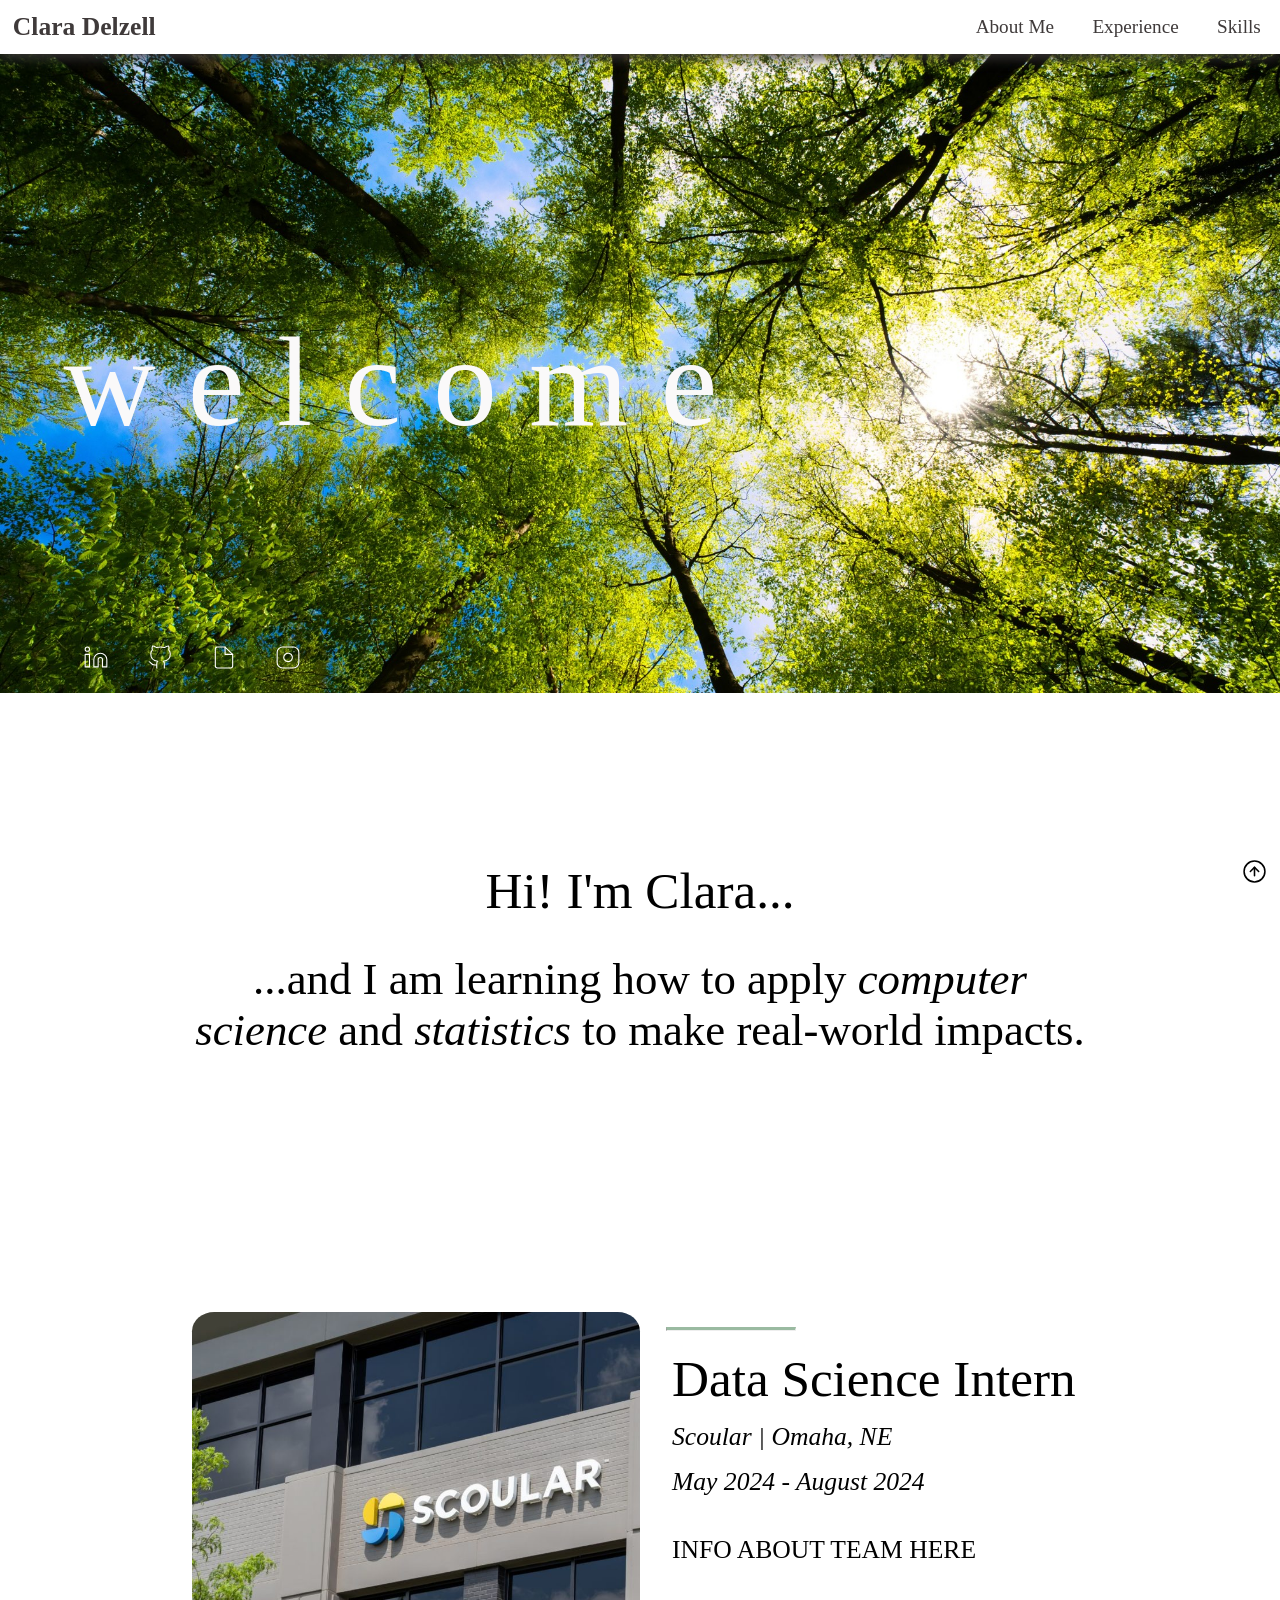
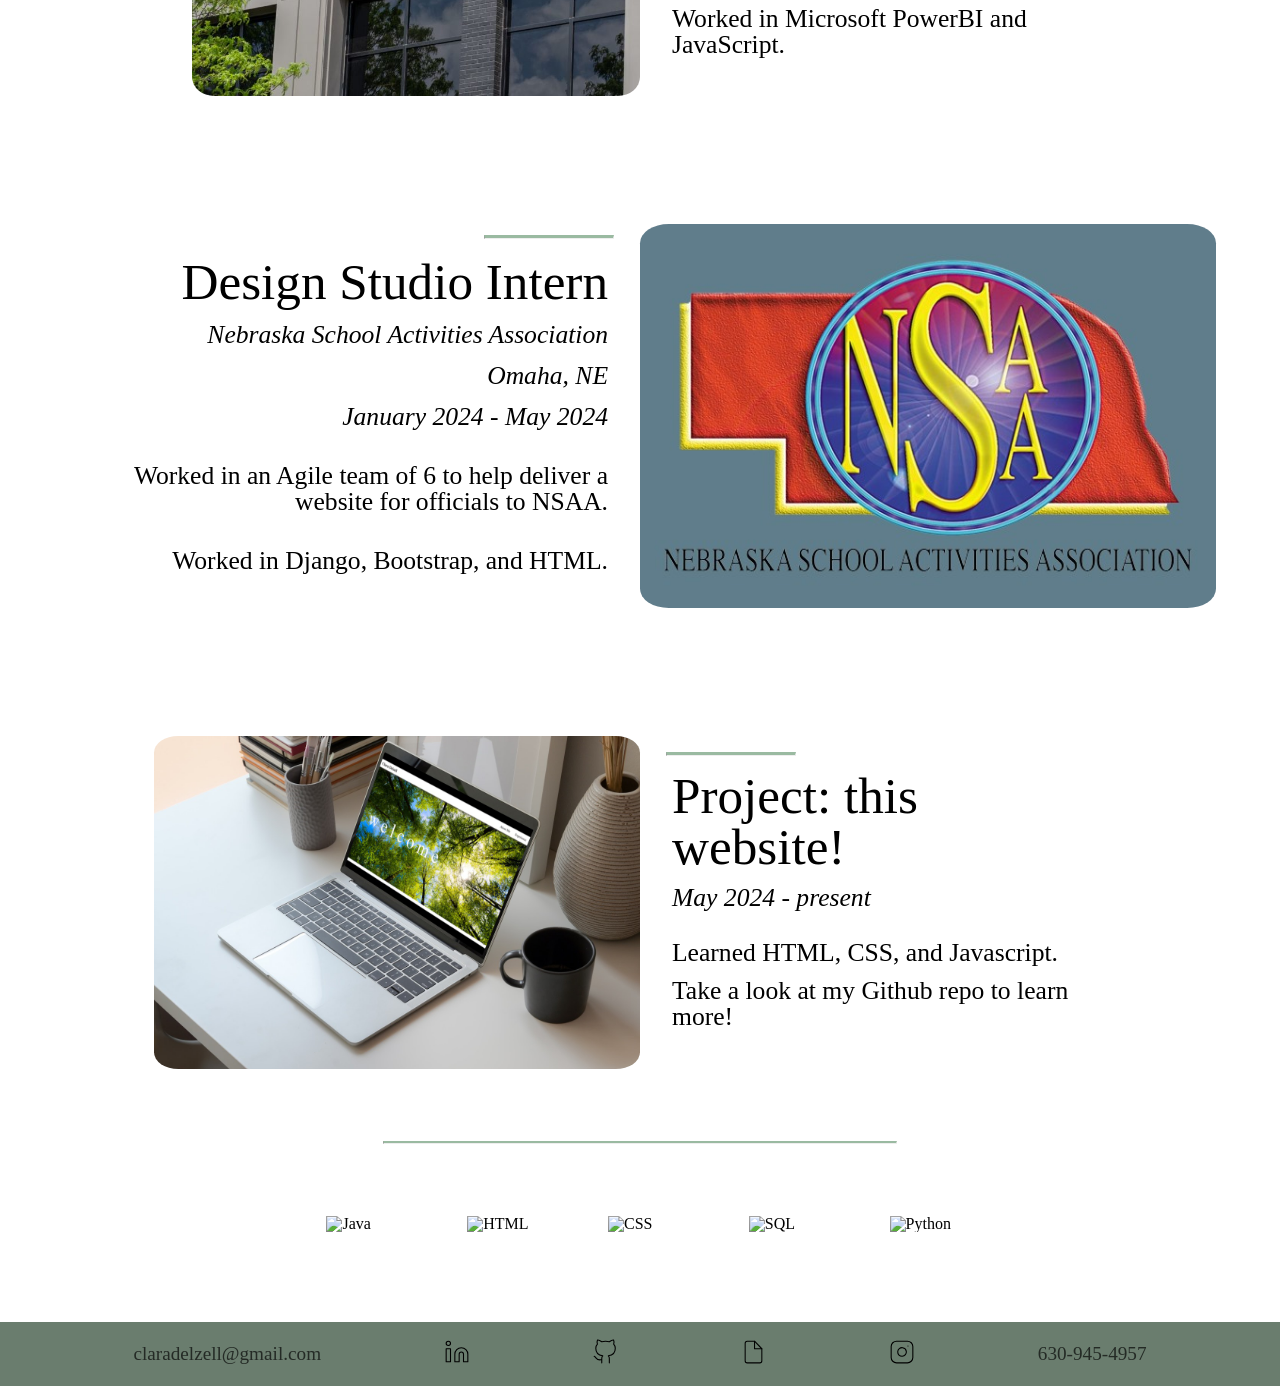
==== index.html @ 6e619b6d "changed back" ====
<!DOCTYPE html>
<html lang = 'en'>
    <link rel="stylesheet" href="index.css" media="screen" />
        <head id="top">
            <title>Clara Delzell</title>   
        </head>

    <nav>
        <a href="#top">
            <h1>Clara Delzell</h1>
        </a>
        
            
        <ul class="options">
            <li><a href="#hello" class="navbarLink">About Me</a></li>
            <li><a href="#experience" class="navbarLink">Experience</a></li>
            <!-- <li><a href="#involve" class="navbarLink">Involvements</a></li> -->
            <li><a href="#skill" class="navbarLink">Skills</a></li>
        </ul>
        
    </nav>

    <body>
        <div class="backToTop">
            <a href="#top">
                <img 
                src="images/arrow-up-circle.svg" 
                alt="return to the top of the page"
                />
            </a>
        </div>
    </body>

    <body >
        <div class="welcome">
            <img
                src="images/medtrees.jpeg"
                alt="trees"
            />
            <h1 class="welcomeText">
                w e l c o m e
            </h1>
            <div class="introConnect">
                <a href="https://www.linkedin.com/in/claradelzell/" target="_blank" title="LinkedIn">
                <img
                src="images/whitelinkedin.svg";
                alt="LinkedIn";
                />
                </a>
                <a href="https://github.com/cdelzell?tab=repositories" target="_blank" title="Github">
                    <img
                    src="images/whitegithub.svg";
                    alt="Github";
                    />
                </a>
                <a href="file:///Users/claradelzell/Downloads/Resume/Clara_Delzell_Resume.pdf" target="_blank" title="Resume">
                    <img
                    src="images/whitefile.svg";
                    alt="Resume";
                    />
                </a>
                <a id="hello" href="https://www.instagram.com/claradelzell/" target="_blank" title="Instagram">
                    <img
                    src="images/whiteinstagram.svg";
                    alt="Instagram";
                    />
                </a>
            </div>
        </div>
        
        
    </body>

    <body >
        <div class="upperMargin" ></div>
        <div class="personalStatement" id="blurb">
            <h1>
                Hi! I'm Clara...
            </h1>
            <h2>
                ...and I am learning how to apply <i class="cs">computer science</i> and <i class="cs">statistics</i> to make real-world impacts. 
            </h2>
        </div>
        <div class="lowerMargin"></div>
    </body>

    <!-- <body >
        <div class="aboutMe" id="hello">
            <img
            class="personalImage"
            src="images/resume_pic.jpeg"
            alt="Photo of Clara"
            />

            <div class="blurb">
                Hello! My name is <i class="cs">Clara Delzell</i>. I am a sophomore in the Raikes School 
                    of Computer Science and Management pursuing a degree in <i class="cs">Computer Science</i>
                    with minors in Math, Statistics, and Business.
            </div>
            
        </div>

    </body> -->

    <!-- <body class="lineBackground">
        <hr class="line">
    </body> -->
    
    <body>
        <div class="jobs" id="experience">
            <div class="singleExp">
                <div class="rectangleScoular">
                    <div class="expSkillsScoularBG"></div>
                    <div class="expSkillsScoular">
                        <div class="rectangle" style="background-color: rgba(217, 161, 139, 0.917);">
                            <h4>Power BI</h4>
                        </div>
                        <div class="rectangle" style="background-color: rgba(123, 164, 123, 0.917);">
                            <h4>Hybrid</h4>
                        </div>
                        <div class="rectangle" style="background-color: rgba(217, 161, 139, 0.917);">
                            <h4>SQL</h4>
                        </div>
                    </div>
                </div>
                <div class="expTextRightScoular text">
                    <hr id="line1" class="leftLine"/>
                    <h2 id="heading">Data Science Intern</h2>
                    <h4>Scoular | Omaha, NE</h4>
                    <h4>May 2024 - August 2024</h4>
                    <br>
                    <p>INFO ABOUT TEAM HERE</p>
                    <br>
                    <p>Worked in Microsoft PowerBI and JavaScript.</p>
                </div>
            </div>
            <div class="singleExp">
                <div class="expTextLeftNSAA text">
                    <hr id="line2" class="rightLine"/>
                    <h2>Design Studio Intern</h2>
                    <h4>Nebraska School Activities Association</h4>
                    <h4>Omaha, NE</h4>
                    <h4>January 2024 - May 2024</h4>
                    <br>
                    <p>Worked in an Agile team of 6 to help deliver a website for officials to NSAA.</p>
                    <br>
                    <p>Worked in Django, Bootstrap, and HTML.</p>
                </div>
                <div class="rectangleNSAA">
                    <div class="expSkillsNSAABG"></div>
                    <div class="expSkillsNSAA">
                        <div class="col">
                            <div class="rectangle" style="background-color: rgba(123, 164, 123, 0.917);">
                            <h4>Agile Methodologies</h4>
                            </div>
                            <div class="rectangle" style="background-color: rgba(217, 161, 139, 0.917);">
                                <h4>Bootstrap</h4>
                            </div>
                        </div>
                        <div class="col">
                            <div class="rectangle" style="background-color: rgba(217, 161, 139, 0.917);">
                            <h4>Django</h4>
                            </div>
                            <div class="rectangle" style="background-color: rgba(217, 161, 139, 0.917);">
                                <h4>HTML</h4>
                            </div>
                        </div>
                        
                    </div>
                </div>
            </div>
            <div class="singleExp">
                
                <div class="rectangleWeb">
                    <div class="expSkillsWebBG"></div>
                    <div class="expSkillsWeb">
                        <div class="rectangle" style="background-color: rgba(217, 161, 139, 0.917);">
                            <h4>HTML</h4>
                        </div>
                        <div class="rectangle" style="background-color: rgba(217, 161, 139, 0.917);">
                            <h4>CSS</h4>
                        </div>
                        <div class="rectangle" style="background-color: rgba(217, 161, 139, 0.917);">
                            <h4>Javascript</h4>
                        </div>
                    </div>
                </div>
                <div class="expTextLeftWebsite text">
                    <hr id="line3" class="leftLine"/>
                    <h2>Project: this website!</h2>
                    <h4>May 2024 - present</h4>
                    <br>
                    <p>Learned HTML, CSS, and Javascript.</p>
                    <p>Take a look at my Github repo to learn more!</p>
                </div>
            </div>
            <!-- <div class="singleExp">
                <div class="rectanglePremier">
                    <div class="expSkillsPremierBG"></div>
                    <div class="expSkillsPremier">
                        <div class="rectangle" style="background-color: rgba(123, 164, 123, 0.917);">
                            <h4>Analytics</h4>
                        </div>
                        <div class="rectangle" style="background-color: rgb(123, 164, 123, 0.917);">
                            <h4>Remote</h4>
                        </div>
                    </div>
                </div>
                <div class="expTextRightPremier text">
                    <h2>Marketing Intern</h2>
                    <h4>Premier Marketing</h4>
                    <h4>Wheaton, IL</h4>
                    <h4>January 2023 - May 2023</h4>
                    <br>
                    <p>Operated Atlas technology to identify properties for future markets in major cities such as Madison, WI</p>
                    <br>
                    <p>Organized, assembled, and released marketing materials to potential customers</p>
                </div>
            </div> -->
        </div>
    </body>

<!--     
    All images from the devicons repository.
-->
    <body >
        <hr id="skill" class="break"/>
        <!-- <div>
            <h1 class="skillHeading">skills</h1>
        </div>  -->
        <div class="skillImg">

            <img 
            src="https://cdn.jsdelivr.net/gh/devicons/devicon@latest/icons/java/java-original.svg" 
            alt="Java"
            />

            <img 
            src="https://cdn.jsdelivr.net/gh/devicons/devicon@latest/icons/html5/html5-original.svg"
            alt="HTML"
            />

            <img 
            src="https://cdn.jsdelivr.net/gh/devicons/devicon@latest/icons/css3/css3-original.svg"
            alt="CSS"
            />

            <img 
            src="https://cdn.jsdelivr.net/gh/devicons/devicon@latest/icons/azuresqldatabase/azuresqldatabase-original.svg"
            alt="SQL"
            />

            <img 
            src="https://cdn.jsdelivr.net/gh/devicons/devicon@latest/icons/python/python-original.svg"
            alt="Python"
            />
          
        </div>
    </body>
    

    <footer class="footer">
        <div class="icons">
            <a href="mailto:claradelzell@gmail.com" target="_blank" title="Send me an email!">
                <p>claradelzell@gmail.com</p>
            </a>
            <a href="https://www.linkedin.com/in/claradelzell/" target="_blank" title="LinkedIn">
                <img
                src="images/linkedin.svg";
                alt="LinkedIn";
                />
            </a>
            <a href="https://github.com/cdelzell?tab=repositories" target="_blank" title="Github">
                <img
                src="images/github.svg";
                alt="Github";
                />
            </a>
            <a href="file:///Users/claradelzell/Downloads/Resume/Clara_Delzell_Resume.pdf" target="_blank" title="Resume">
                <img
                src="images/file.svg";
                alt="Resume";
                />
            </a>
            <a href="https://www.instagram.com/claradelzell/" target="_blank" title="Instagram">
                <img
                src="images/instagram.svg";
                alt="Instagram";
                />
            </a>
            <p>630-945-4957</p>
        </div>
    </footer>

    <script src="homepage.js"></script>

</html>
---- index.css ----
/*From Eric Meyer, resets all CSS*/
html, body, div, span, applet, object, iframe,
p, blockquote, pre,
a, abbr, acronym, address, big, cite, code,
del, dfn, em, font, img, ins, kbd, q, s, samp,
small, strike, strong, sub, sup, tt, var,
dl, dt, dd, ol, ul, li,
fieldset, form, label, legend,
table, caption, tbody, tfoot, thead, tr, th, td {
	margin: 0;
	padding: 0;
	border: 0;
	outline: 0;
	font-weight: inherit;
	font-style: inherit;
	font-size: 100%;
	font-family: inherit;
	vertical-align: baseline;
}
/* remember to define focus styles! */
:focus {
	outline: 0;
}
body {
	line-height: 1;
	color: black;
	background: white;
}
ol, ul {
	list-style: none;
}
/* tables still need 'cellspacing="0"' in the markup */
table {
	border-collapse: separate;
	border-spacing: 0;
}
caption, th, td {
	text-align: left;
	font-weight: normal;
}
blockquote:before, blockquote:after,
q:before, q:after {
	content: "";
}
blockquote, q {
	quotes: "" "";
}


/*
    General styling.
*/
:root{
    --font-family: 'Playfair Display';
    /* --font-family: 'Lucida Sans', 'Lucida Sans Regular', 'Lucida Grande', 'Lucida Sans Unicode', Geneva, Verdana; */
    --primary-color: #000000;	
    --secondary-color: #8FBC8B;
    --background-color: #9abaa1;
    scroll-behavior: smooth;
}

body {
    font-family: var(--font-family);
}

a:hover{
    color: var(--secondary-color);
}

/*
    Navigation bar styling.
*/
nav{
    height: 6vh;
    background-color: rgb(255, 255, 255);
    position: sticky;
    top: 0;
    display: flex;
    align-items: center;
    z-index: 1;
    box-shadow: 0 .3vw 1vw #3f3a3a;
    justify-content: space-between;
    gap: 2vw;
    padding-left: 1vw;
    padding-right: 1.5vw;
    z-index: 5;
}

nav .options{
    display: flex;
    align-items: center;
    gap: 3vw;
}

nav a{
    color:#3f3a3a;
    text-decoration: none;
}

nav li{
    font-size: 1.5vw;
}

nav h1{
    font-size: 2vw;
}

/*
    Header words.
*/
.welcome{
    /* display: flex;
    position: relative; */
    text-align: center;
    /* justify-content: center; */
}

img{
    width: 100%;
    height: auto;
    z-index:0;
}

.welcome .welcomeText{
    font-size: 10vw;
    /* padding: 2vw; */
    line-height: 7vw;
    /* transform: translate(0, -50%, ); */
    margin-top: -28vw;
    margin-right: 39vw;
    animation: reveal 2s ease-in;
    color:#faf9f9;
    font-weight: 100;
    z-index: 2;
}

@keyframes reveal{
    from{
        opacity: 0;
    }
    to{
        opacity: 1;
    }
}

/*
    Styling for the connection icons on the welcome header.
*/

.welcome .introConnect{
    background-color: white;
    margin-top: 17vw;
    margin-right: 70vw;
    display: flex;
    align-items: center;
    justify-content: center;
    gap: 10%;
}

.welcome .introConnect a{
    cursor: pointer;
    text-decoration: none;
}

.welcome .introConnect img{
    position: relative;
    max-width: 2vw;
    height: auto;
    box-sizing: border-box;
}
/*
    Provides the return to the top of the website.
*/
.backToTop{
    position: fixed;
    bottom: 0;
    right: 0;
    padding: 1vw;
    box-sizing: border-box;
}

.backToTop img{
    max-width: 2vw;
    height: auto;
    z-index: 2;
}

/*
    Styling for the personal statement.
*/

.upperMargin{
    margin-top: 15vw;
}

.lowerMargin{
    margin-bottom: 15vw;
}

.personalStatement{
    font-family: "Optima";
    padding-right: 15vw;
    padding-left: 15vw;
    text-align: center;
    opacity: 0;
}

.personalStatementAnimation{
    opacity: 1;
    animation: appear 2s linear;
}

.personalStatement h1{
    font-size: 4vw;
    font-weight: 100;
}

.personalStatement h2{
    line-height: 4vw;
    font-size: 3.5vw;
    font-weight: 100;
}

@keyframes appear{
    from{
        opacity: 0;
    }
    to{
        opacity: 1;
    }
}


/*
    CSS for total experience section. Formats.
*/

.jobs{
    display: grid;
    grid-template-rows: 3fr;
}
/*
    Customizes each experience section.
*/

.singleExp{
    font-family: "Optima";
    display: grid;
    grid-template-columns: 1fr 1fr;
    /* justify-content: end; */
    /* align-items: center;
    justify-content: center; */
    box-sizing: border-box;
    padding: 5vw;
    overflow: hidden;
}

.rectangleScoular{
    width: 35vw;
    height: 30vw;
    grid-row: 1;
    grid-column: 1;
    justify-self: end;
    border-radius: 5%;
    background-image: url("images/scoularBuild.jpeg");
    background-repeat: no-repeat;
    background-size: cover;
}

.expTextRightScoular{
    box-sizing: border-box;
    width: 35vw;
    height: 30vw;
    display: flex;
    flex-direction: column;
    align-items: left;
    text-align: left;
    justify-content: space-evenly;
    padding-left: 2vw;
    padding-bottom: 2vw;
}

.singleExp .rectangleNSAA{
    width: 45vw;
    height: 30vw;
    justify-self: start;
    border-radius: 5%;
    background-image: url("images/nsaaBG.jpg");
    background-repeat: no-repeat;
    background-size: cover;
}

.singleExp .expTextLeftNSAA{
    box-sizing: border-box;
    width: 45vw;
    height: 30vw;
    display: flex;
    flex-direction: column;
    text-align: right;
    justify-content: space-evenly;
    padding-right: 2vw;
    padding-bottom: 2vw;
}

.singleExp .rectangleWeb{
    width: 38vw;
    height: 26vw;
    justify-self: end;
    border-radius: 5%;
    background-image: url("images/newMock.jpg");
    background-repeat: no-repeat;
    background-size: cover;
}

.singleExp .expTextLeftWebsite{
    box-sizing: border-box;
    width: 35vw;
    height: 26vw;
    display: flex;
    flex-direction: column;
    text-align: left;
    justify-content: center;
    padding-left: 2vw;
    padding-bottom: 2vw;
}

.singleExp .rectanglePremier{
    width: 33vw;
    height: 33vw;
    border-radius: 5%;
    background-image: url("images/premierWithBG.jpg");
    background-repeat: no-repeat;
    background-size: cover;
}

.singleExp .expTextRightPremier{
    box-sizing: border-box;
    width: 40vw;
    height: 30vw;
    display: flex;
    flex-direction: column;
    text-align: left;
    justify-content: center;
    /* padding-left: 2vw; */
    padding-bottom: 2vw;
}

/*
    Creates the general skills view of the experience rectangle.
    Provides information on skills gained in previous/current positions.
*/

.singleExp .rectangle{
    height: 30%;
    width: 50%;
    border-radius: 5%;
    color: rgb(0, 0, 0);
    display: flex;
    align-items: center;
    justify-content: center;
    box-shadow: .1% .16% .16% #2c2e2c;
    font-size: 1.5vw;
    transition: transform .5s;
    box-sizing: border-box;
}

/*
    Styling for the Scoular skills component.
*/

.singleExp .rectangleScoular .expSkillsScoular {
    display: none;
    border-radius: 5%;
}

.singleExp .rectangleScoular .expSkillsScoularBG {
    display: none;
    background-image: url("images/scoularBuild.jpeg");
    background-repeat: no-repeat;
    background-size: cover;
    opacity: .5;
    border-radius: 5%;
}

.singleExp .rectangleScoular .expSkillsScoular h4 {
    font-style: none;
    font-size: 1vw;
    color:#323432;
    display: flex;
    font-family:'Bodoni MT', 'Bodoni 72' serif;
    align-items: center;
    justify-content: center;
    padding: 1vw;
    box-sizing: border-box;
    white-space: normal;
    text-align: center;
}

/*
    Hover functionality of the Scoular experience class.
*/
.singleExp .rectangleScoular:hover {
    background-image: none;
}

.singleExp .rectangleScoular:hover .expSkillsScoular{
    height: 100%;
    width: 100%;
    position: relative;
    display: flex;
    flex-direction: column;
    align-items: center;
    justify-content: space-evenly;
    opacity: 1;
}

.singleExp .rectangleScoular:hover .expSkillsScoularBG{
    width: 35vw;
    height: 30vw;
    position: absolute;
    display: flex;
    flex-direction: column;
    align-items: center;
    justify-content: space-evenly;
}

/*
    Styling for the NSAA skills component.
*/

.singleExp .rectangleNSAA .expSkillsNSAA {
    display: none;
    border-radius: 5%;
}

.expSkillsNSAA .col {
    height: auto;
    width: 50%;
    display: flex;
    flex-direction: column;
    align-items: center;
    justify-content: space-evenly;
}

.singleExp .rectangle{
    height: 40%;
    width: 75%;
    border-radius: 5%;
    color: rgb(0, 0, 0);
    display: flex;
    align-items: center;
    justify-content: center;
    box-shadow: .1% .16% .16% #2c2e2c;
    font-size: 1.5vw;
    transition: transform .5s;
    box-sizing: border-box;
}

.singleExp .rectangleNSAA .expSkillsNSAABG {
    display: none;
    background-image: url("images/nsaaBG.jpg");
    background-repeat: no-repeat;
    background-size: cover;
    opacity: .5;
    border-radius: 5%;
}

.singleExp .rectangleNSAA .expSkillsNSAA h4 {
    font-style: none;
    font-size: 1vw;
    color:#323432;
    display: flex;
    font-family:'Bodoni MT', 'Bodoni 72' serif;
    align-items: center;
    justify-content: center;
    padding: 1vw;
    box-sizing: border-box;
    white-space: normal;
    text-align: center;
}

/*
    Hover functionality of the NSAA experience class.
*/
.singleExp .rectangleNSAA:hover {
    background-image: none;
}

.singleExp .rectangleNSAA:hover .expSkillsNSAA{
    height: 100%;
    width: 100%;
    position: relative;
    display: flex;
    flex-direction: row;
    align-items: center;
    justify-content: space-evenly;
    opacity: 1;
}

.singleExp .rectangleNSAA:hover .expSkillsNSAABG{
    width: 45vw;
    height: 30vw;
    position: absolute;
    display: flex;
    flex-direction: column;
    align-items: center;
    justify-content: space-evenly;
}

/*
    Styling for the Website skills component.
*/

.singleExp .rectangleWeb .expSkillsWeb {
    display: none;
    border-radius: 5%;
}

.singleExp .rectangleWeb .expSkillsWebBG {
    display: none;
    background-image: url("images/newMock.jpg");
    background-repeat: no-repeat;
    background-size: cover;
    opacity: .5;
    border-radius: 5%;
}

.singleExp .rectangleWeb .expSkillsWeb h4 {
    font-style: none;
    font-size: 1vw;
    color:#323432;
    display: flex;
    font-family:'Bodoni MT', 'Bodoni 72' serif;
    align-items: center;
    justify-content: center;
    padding: 1vw;
    box-sizing: border-box;
    white-space: normal;
    text-align: center;
}

/*
    Hover functionality of the website experience class.
*/
.singleExp .rectangleWeb:hover {
    background-image: none;
}

.singleExp .rectangleWeb:hover .expSkillsWeb{
    height: 100%;
    width: 100%;
    position: relative;
    display: flex;
    flex-direction: column;
    align-items: center;
    justify-content: space-evenly;
    opacity: 1;
}

.singleExp .rectangleWeb:hover .expSkillsWebBG{
    width: 38vw;
    height: 26vw;
    position: absolute;
    display: flex;
    flex-direction: column;
    align-items: center;
    justify-content: space-evenly;
}

/*
    Styling for the Premier skills component.
*/

.singleExp .rectanglePremier .expSkillsPremier {
    display: none;
    border-radius: 5%;
}

.singleExp .rectanglePremier .expSkillsPremierBG {
    display: none;
    background-image: url("images/premierWithBG.jpg");
    background-repeat: no-repeat;
    background-size: cover;
    opacity: .5;
    border-radius: 5%;
}

.singleExp .rectanglePremier .expSkillsPremier h4 {
    font-style: none;
    font-size: 1vw;
    color:#323432;
    display: flex;
    font-family:'Bodoni MT', 'Bodoni 72' serif;
    align-items: center;
    justify-content: center;
    padding: 1vw;
    box-sizing: border-box;
    white-space: normal;
    text-align: center;
}

/*
    Hover functionality of the Premier experience class.
*/
.singleExp .rectanglePremier:hover {
    background-image: none;
}

.singleExp .rectanglePremier:hover .expSkillsPremier{
    height: 100%;
    width: 100%;
    position: relative;
    display: flex;
    flex-direction: column;
    align-items: center;
    justify-content: space-evenly;
    opacity: 1;
}

.singleExp .rectanglePremier:hover .expSkillsPremierBG{
    width: 33vw;
    height: 33vw;
    position: absolute;
    display: flex;
    flex-direction: column;
    align-items: center;
    justify-content: space-evenly;
}

/*
    Styling for the experience text.
*/

.text h2{
    margin: .5vw;
    font-weight: 100;
    font-size: 4vw;
}

.text h4{
    margin: .5vw;
    font-weight: 100;
    font-size: 2vw;
    font-style: italic;
}

.text p{
    margin: .5vw;
    font-weight: 100;
    font-size: 2vw;
}

.leftLine{
    border-top: .3vw solid #9abaa1;
    color: #9abaa1;
    fill:#9abaa1;
    size: 1vw;
    margin-left: 0;
    opacity: 0;
    padding: 0;
    width: 10vw;
}

.rightLine{
    border-top: .3vw solid #9abaa1;
    color: #9abaa1;
    fill:#9abaa1;
    size: 1vw;
    margin-right: 0;
    opacity: 0;
    padding: 0;
    width: 10vw;
}

.fadeLineIn{
    animation: fadeLineInAnm 2s ease-out;
    opacity: 1; 
}

@keyframes fadeLineInAnm{
    from{
        opacity: 0;
    }
    to{
        opacity: 1;
    }
}

/*
    Styling for the skill section.
*/

.expSkillsNSAA .rectangle h4{
    font-size: 3vw;
}

.break{
    border-top: .2vw solid #9abaa1;
    color: #5c7361;
    size: 1vw;
    padding: 0;
    width: 40vw;
}

.skillHeading{
    font-family: "Optima";
    font-size: 5vw;
    font-weight: 30;
    text-align: center;
    font-style: italic;
    padding: 0;
}

.skillImg{
    display: flex;
    align-items: center;
    justify-content: center;
    padding-top: 4vw;
    padding-bottom: 3vw;
}

.skillImg img{
    width: 5vw;
    height: auto;
    padding-left: 3vw;
    padding-right: 3vw;
    padding-top: 1vw;
}

/*
    Creates the styling for the footer.
*/
.footer{
    height: 5vw;
    background-color: #6a7d6e;
    display: flex;
    align-items: center;
    justify-content: space-between;
    box-sizing: border-box;
    margin-top: 4vw;
    overflow: hidden;
    z-index: 5;
}

.footer .icons a{
    cursor: pointer;
    text-decoration: none;
}

.footer .icons p{
    font-size: 1.5vw;
    color: #000000a9;
}

footer .icons{
    height: 100%;
    width: 100%;
    display: flex;
    align-items: center;
    justify-content: center;
    gap: 10%;
    padding: 2vw;
    box-sizing: border-box;
}

footer .icons img{
    position: relative;
    max-width: 2vw;
    height: auto;
    box-sizing: border-box;
}
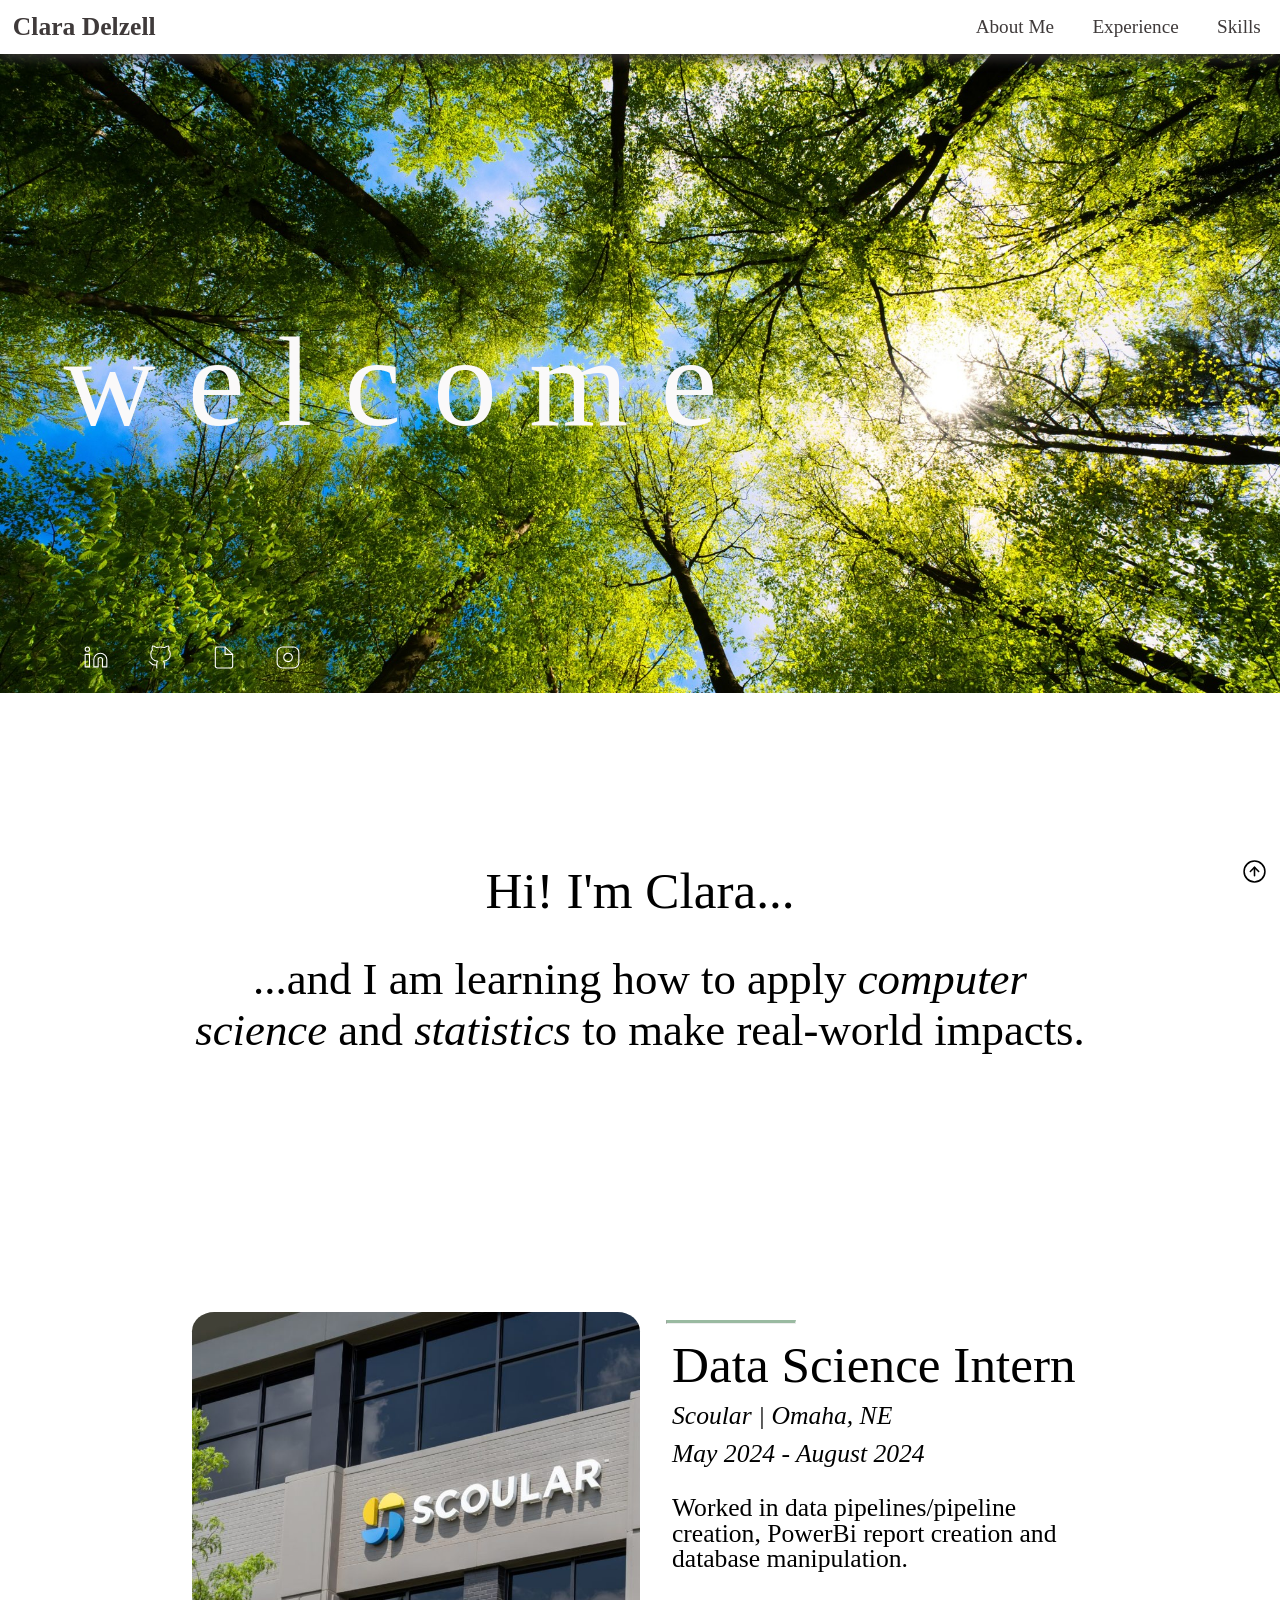
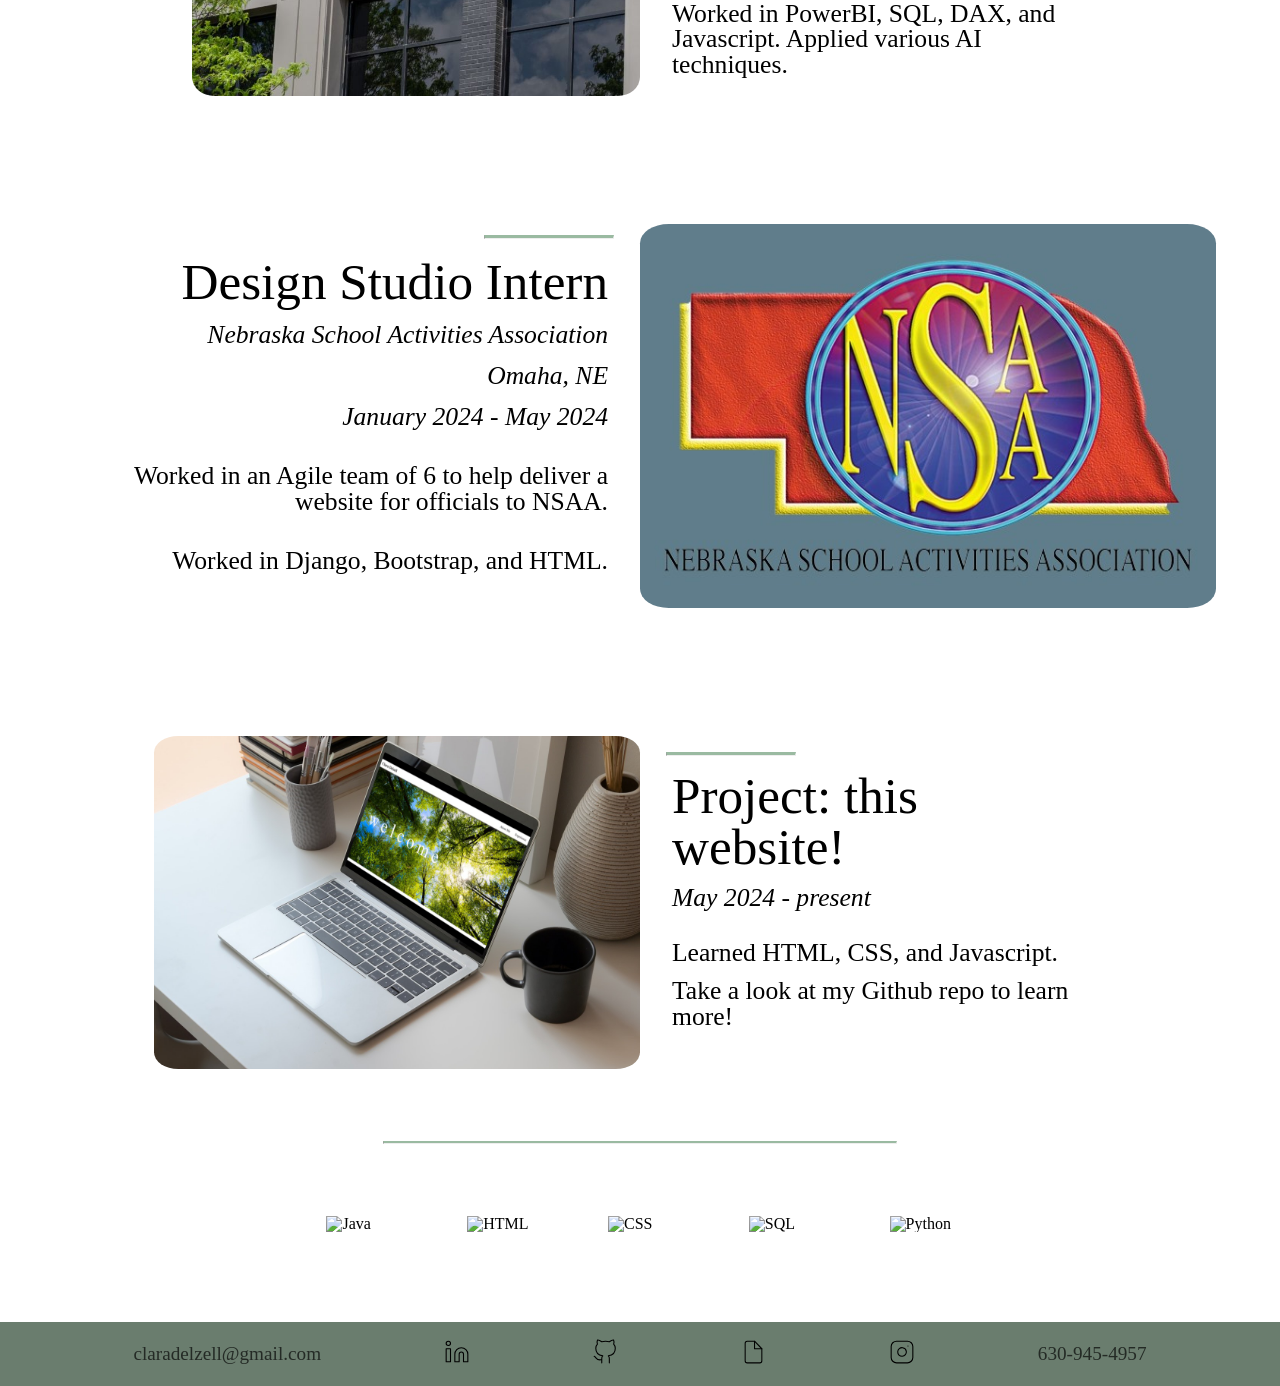
==== commit 1c2f694a: "fixed nsaa rectangles, corrected Scoular info" ====
--- a/index.html
+++ b/index.html
@@ -53,7 +53,7 @@
                     alt="Github";
                     />
                 </a>
-                <a href="file:///Users/claradelzell/Downloads/Resume/Clara_Delzell_Resume.pdf" target="_blank" title="Resume">
+                <a href="https://claradelzellresume.tiiny.site/" target="_blank" title="Resume">
                     <img
                     src="images/whitefile.svg";
                     alt="Resume";
@@ -129,9 +129,9 @@
                     <h4>Scoular | Omaha, NE</h4>
                     <h4>May 2024 - August 2024</h4>
                     <br>
-                    <p>INFO ABOUT TEAM HERE</p>
-                    <br>
-                    <p>Worked in Microsoft PowerBI and JavaScript.</p>
+                    <p>Worked in data pipelines/pipeline creation, PowerBi report creation and database manipulation.</p>
+                    <br>
+                    <p>Worked in PowerBI, SQL, DAX, and Javascript. Applied various AI techniques.</p>
                 </div>
             </div>
             <div class="singleExp">
@@ -276,7 +276,7 @@
                 alt="Github";
                 />
             </a>
-            <a href="file:///Users/claradelzell/Downloads/Resume/Clara_Delzell_Resume.pdf" target="_blank" title="Resume">
+            <a href="https://claradelzellresume.tiiny.site/" target="_blank" title="Resume">
                 <img
                 src="images/file.svg";
                 alt="Resume";
--- a/index.css
+++ b/index.css
@@ -439,12 +439,13 @@
     display: flex;
     flex-direction: column;
     align-items: center;
-    justify-content: space-evenly;
-}
-
-.singleExp .rectangle{
+    justify-content: space-between;
+    gap: 1vw;
+}
+
+.expSkillsNSAA .col .rectangle{
     height: 40%;
-    width: 75%;
+    width: 70%;
     border-radius: 5%;
     color: rgb(0, 0, 0);
     display: flex;
@@ -452,6 +453,7 @@
     justify-content: center;
     box-shadow: .1% .16% .16% #2c2e2c;
     font-size: 1.5vw;
+    padding: 1vw;
     transition: transform .5s;
     box-sizing: border-box;
 }
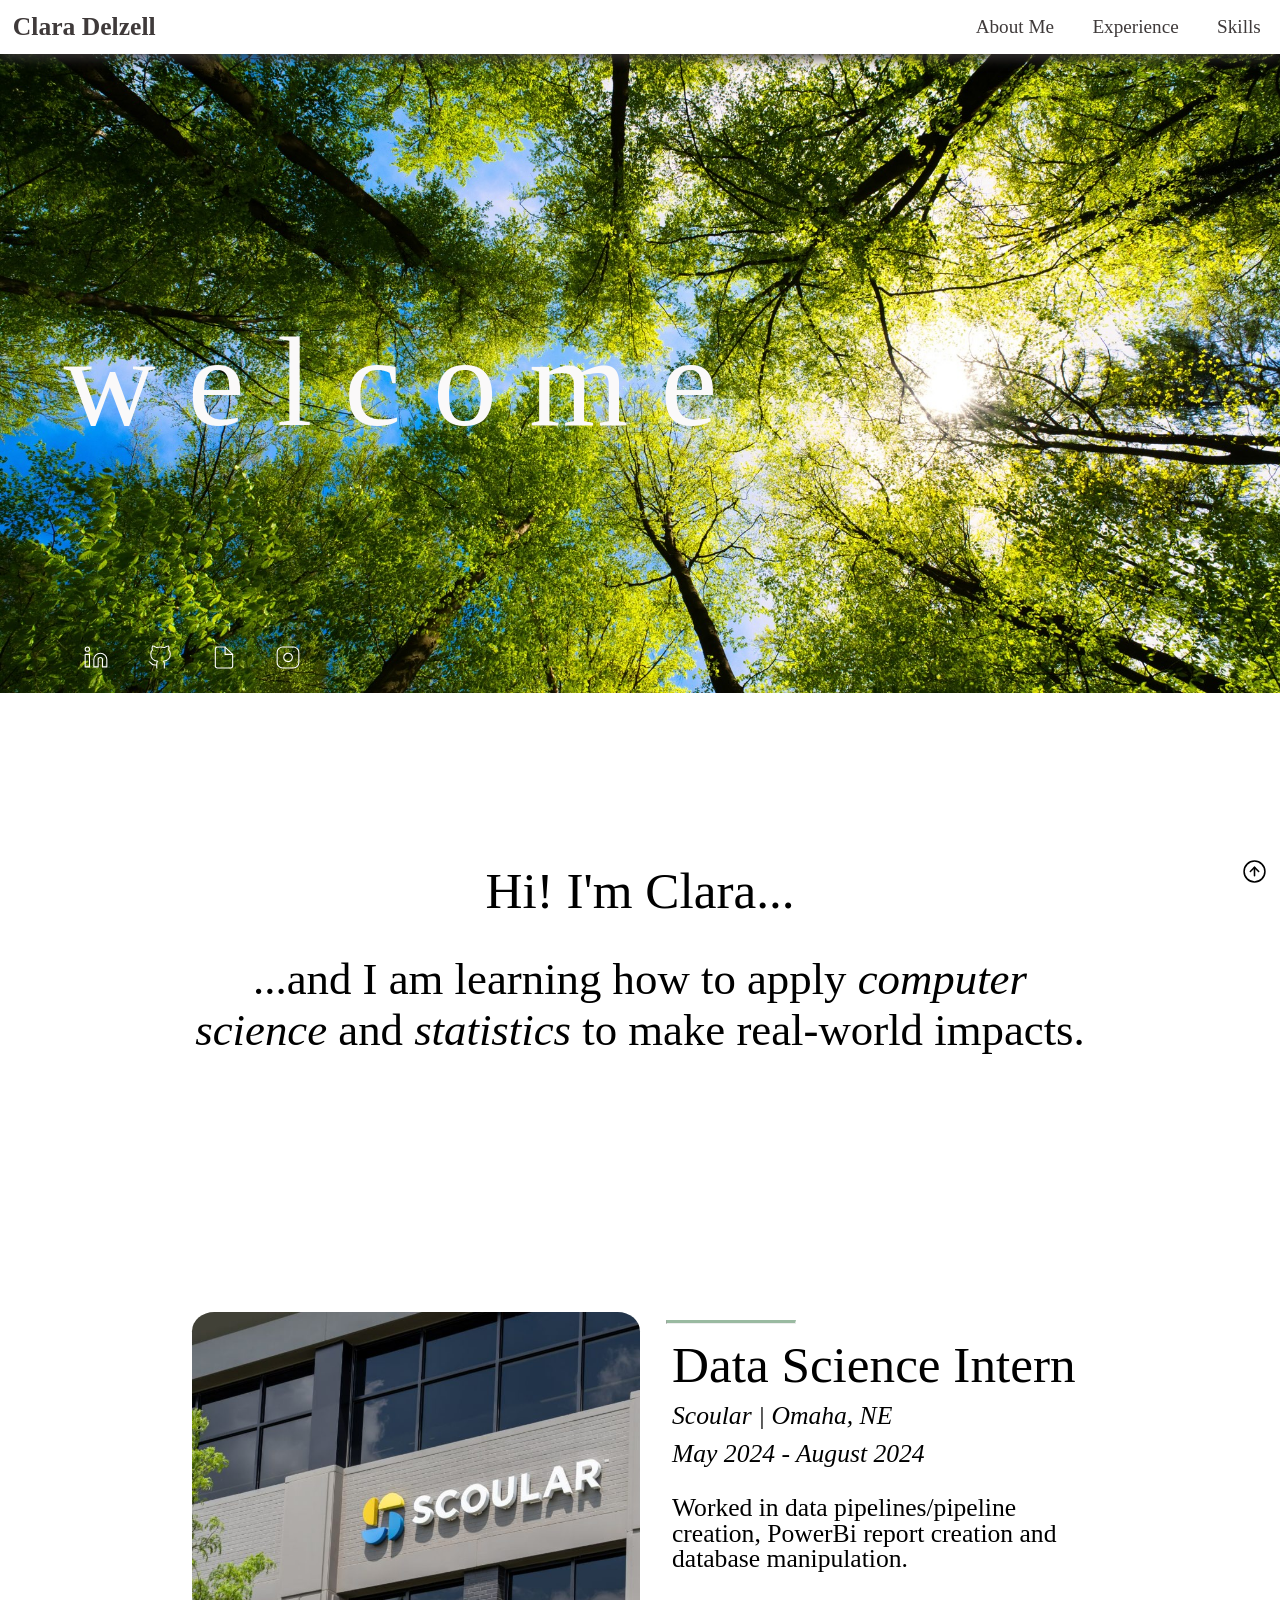
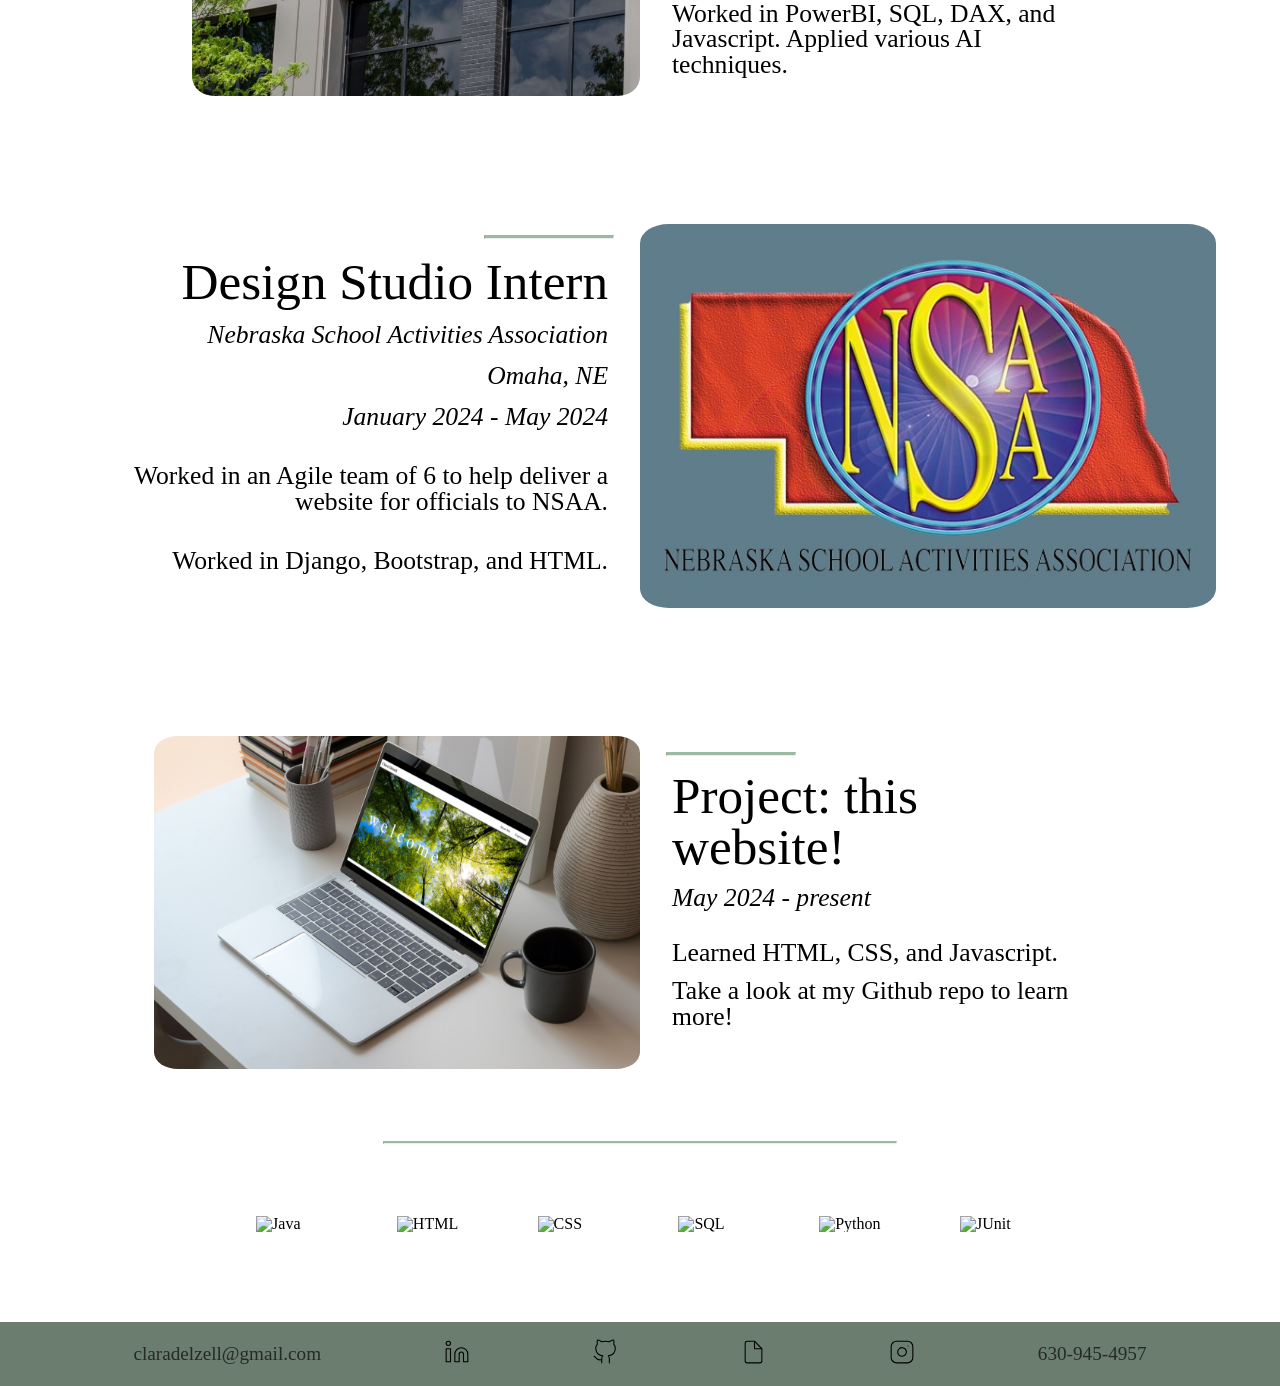
==== commit 936aac22: "added junit as a skill" ====
--- a/index.html
+++ b/index.html
@@ -254,6 +254,11 @@
             src="https://cdn.jsdelivr.net/gh/devicons/devicon@latest/icons/python/python-original.svg"
             alt="Python"
             />
+
+            <img
+            src="https://cdn.jsdelivr.net/gh/devicons/devicon@latest/icons/junit/junit-original.svg"
+            alt="JUnit"
+            />
           
         </div>
     </body>
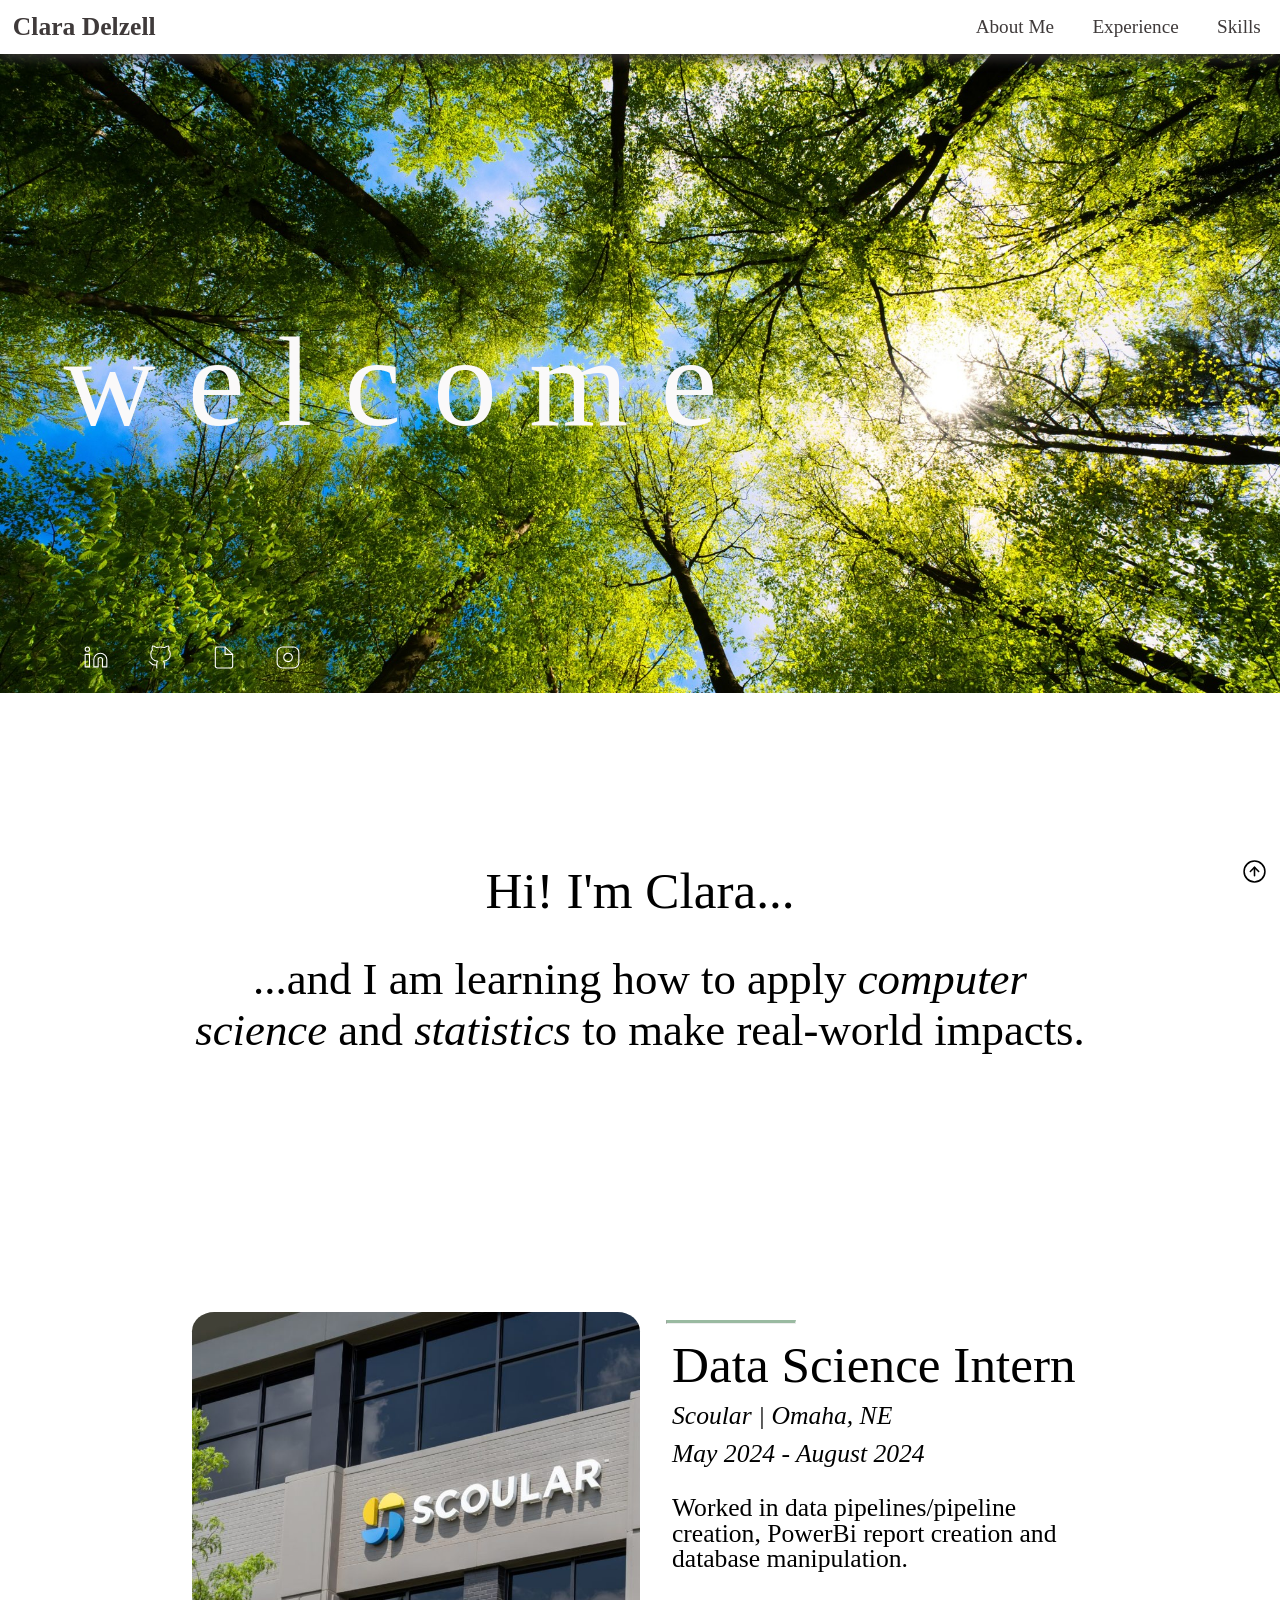
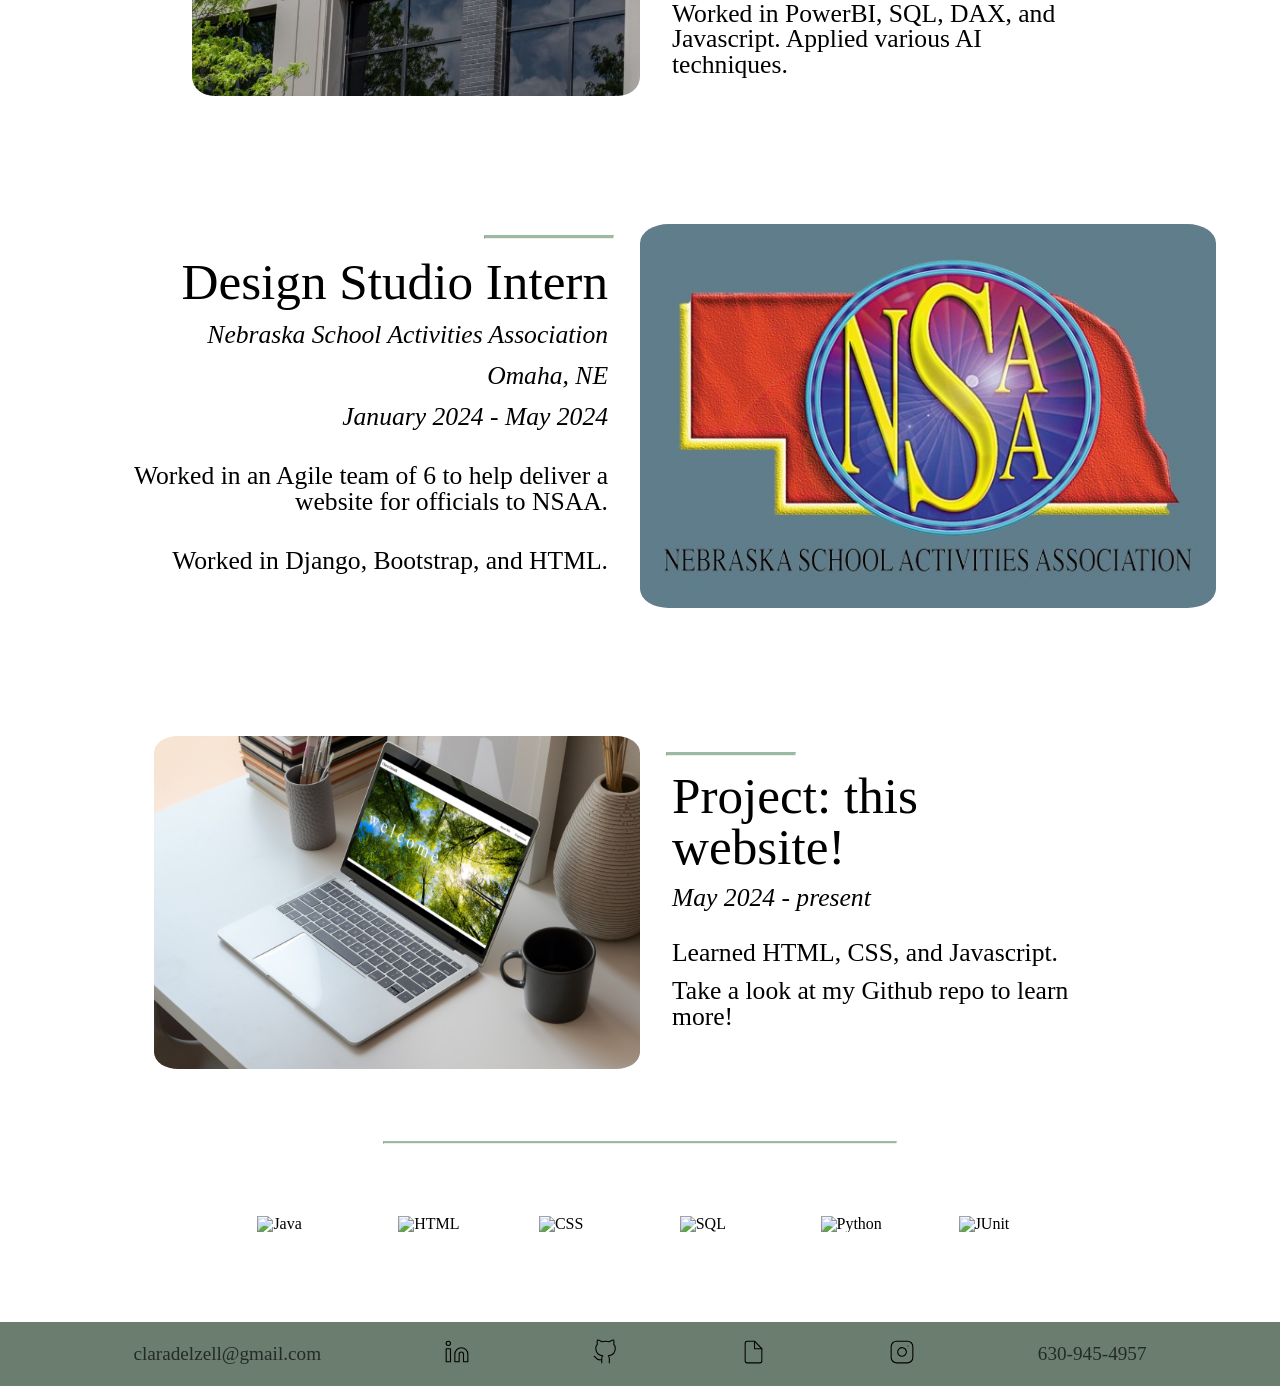
==== commit 5d9f4b90: "dax insert" ====
--- a/index.html
+++ b/index.html
@@ -115,8 +115,8 @@
                         <div class="rectangle" style="background-color: rgba(217, 161, 139, 0.917);">
                             <h4>Power BI</h4>
                         </div>
-                        <div class="rectangle" style="background-color: rgba(123, 164, 123, 0.917);">
-                            <h4>Hybrid</h4>
+                        <div class="rectangle" style="background-color: rgba(217, 161, 139, 0.917);">
+                            <h4>DAX</h4>
                         </div>
                         <div class="rectangle" style="background-color: rgba(217, 161, 139, 0.917);">
                             <h4>SQL</h4>
@@ -250,10 +250,13 @@
             alt="SQL"
             />
 
-            <img 
+            <a>
+               <img 
             src="https://cdn.jsdelivr.net/gh/devicons/devicon@latest/icons/python/python-original.svg"
             alt="Python"
-            />
+            /> 
+            </a>
+            
 
             <img
             src="https://cdn.jsdelivr.net/gh/devicons/devicon@latest/icons/junit/junit-original.svg"
@@ -293,7 +296,9 @@
                 alt="Instagram";
                 />
             </a>
-            <p>630-945-4957</p>
+            <a href="tel:6309454957">
+                <p>630-945-4957</p>
+            </a>
         </div>
     </footer>
 
--- a/index.css
+++ b/index.css
@@ -770,4 +770,8 @@
     max-width: 2vw;
     height: auto;
     box-sizing: border-box;
+}
+
+footer .icons a .p:hover {
+    color: var(--secondary-color);
 }
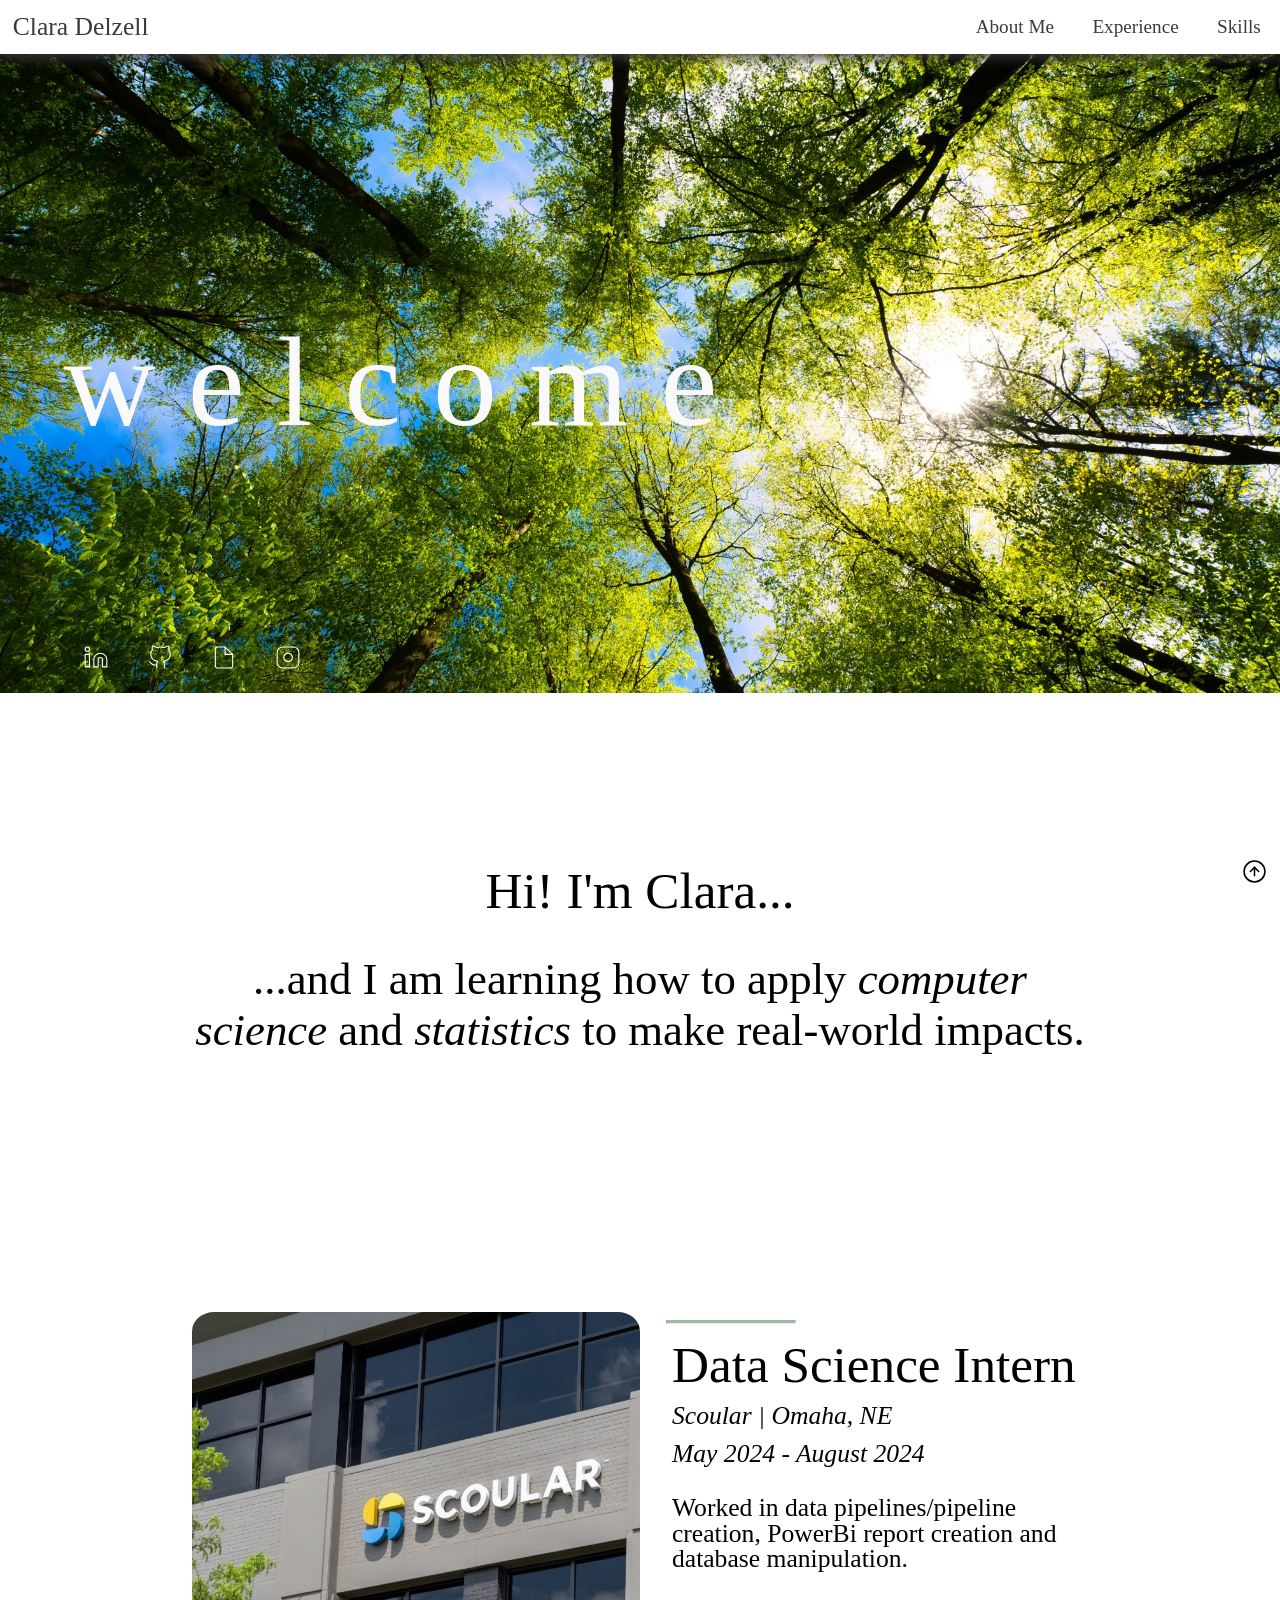
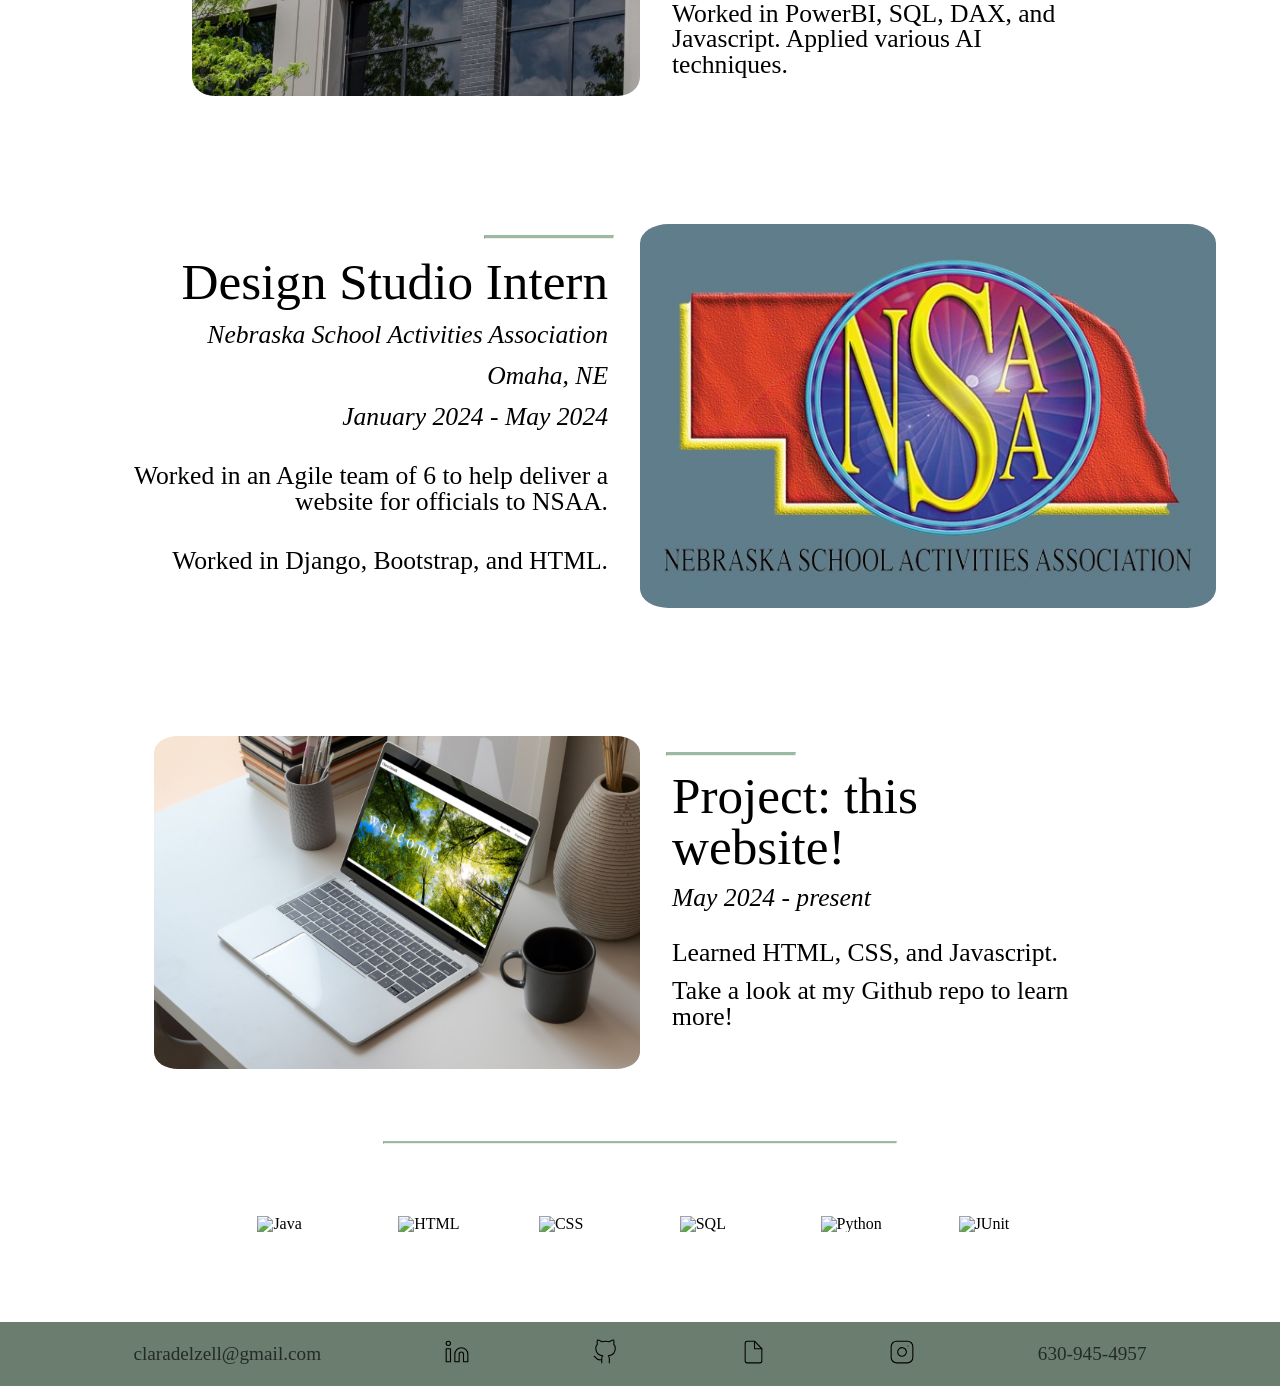
==== commit 92b9a166: "fixed nsaa skils" ====
--- a/index.html
+++ b/index.html
@@ -7,7 +7,7 @@
 
     <nav>
         <a href="#top">
-            <h1>Clara Delzell</h1>
+            <p>Clara Delzell</p>
         </a>
         
             
@@ -113,13 +113,13 @@
                     <div class="expSkillsScoularBG"></div>
                     <div class="expSkillsScoular">
                         <div class="rectangle" style="background-color: rgba(217, 161, 139, 0.917);">
-                            <h4>Power BI</h4>
-                        </div>
-                        <div class="rectangle" style="background-color: rgba(217, 161, 139, 0.917);">
-                            <h4>DAX</h4>
-                        </div>
-                        <div class="rectangle" style="background-color: rgba(217, 161, 139, 0.917);">
-                            <h4>SQL</h4>
+                            <p>Power BI</p>
+                        </div>
+                        <div class="rectangle" style="background-color: rgba(217, 161, 139, 0.917);">
+                            <p>DAX</p>
+                        </div>
+                        <div class="rectangle" style="background-color: rgba(217, 161, 139, 0.917);">
+                            <p>SQL</p>
                         </div>
                     </div>
                 </div>
@@ -151,18 +151,18 @@
                     <div class="expSkillsNSAA">
                         <div class="col">
                             <div class="rectangle" style="background-color: rgba(123, 164, 123, 0.917);">
-                            <h4>Agile Methodologies</h4>
+                                <p>Agile Methodologies</p>
                             </div>
                             <div class="rectangle" style="background-color: rgba(217, 161, 139, 0.917);">
-                                <h4>Bootstrap</h4>
+                                <p>Bootstrap</p>
                             </div>
                         </div>
                         <div class="col">
                             <div class="rectangle" style="background-color: rgba(217, 161, 139, 0.917);">
-                            <h4>Django</h4>
+                                <p>Django</p>
                             </div>
                             <div class="rectangle" style="background-color: rgba(217, 161, 139, 0.917);">
-                                <h4>HTML</h4>
+                                <p>HTML</p>
                             </div>
                         </div>
                         
@@ -175,13 +175,13 @@
                     <div class="expSkillsWebBG"></div>
                     <div class="expSkillsWeb">
                         <div class="rectangle" style="background-color: rgba(217, 161, 139, 0.917);">
-                            <h4>HTML</h4>
-                        </div>
-                        <div class="rectangle" style="background-color: rgba(217, 161, 139, 0.917);">
-                            <h4>CSS</h4>
-                        </div>
-                        <div class="rectangle" style="background-color: rgba(217, 161, 139, 0.917);">
-                            <h4>Javascript</h4>
+                            <p>HTML</p>
+                        </div>
+                        <div class="rectangle" style="background-color: rgba(217, 161, 139, 0.917);">
+                            <p>CSS</p>
+                        </div>
+                        <div class="rectangle" style="background-color: rgba(217, 161, 139, 0.917);">
+                            <p>Javascript</p>
                         </div>
                     </div>
                 </div>
--- a/index.css
+++ b/index.css
@@ -51,7 +51,7 @@
     General styling.
 */
 :root{
-    --font-family: 'Playfair Display';
+    --font-family: 'Gill Sans';
     /* --font-family: 'Lucida Sans', 'Lucida Sans Regular', 'Lucida Grande', 'Lucida Sans Unicode', Geneva, Verdana; */
     --primary-color: #000000;	
     --secondary-color: #8FBC8B;
@@ -101,7 +101,7 @@
     font-size: 1.5vw;
 }
 
-nav h1{
+nav p{
     font-size: 2vw;
 }
 
@@ -123,6 +123,7 @@
 
 .welcome .welcomeText{
     font-size: 10vw;
+    font-family: 'Playfair Display';
     /* padding: 2vw; */
     line-height: 7vw;
     /* transform: translate(0, -50%, ); */
@@ -198,7 +199,6 @@
 }
 
 .personalStatement{
-    font-family: "Optima";
     padding-right: 15vw;
     padding-left: 15vw;
     text-align: center;
@@ -213,12 +213,13 @@
 .personalStatement h1{
     font-size: 4vw;
     font-weight: 100;
+    font-style: normal;
 }
 
 .personalStatement h2{
     line-height: 4vw;
     font-size: 3.5vw;
-    font-weight: 100;
+    font-weight: 75;
 }
 
 @keyframes appear{
@@ -244,7 +245,6 @@
 */
 
 .singleExp{
-    font-family: "Optima";
     display: grid;
     grid-template-columns: 1fr 1fr;
     /* justify-content: end; */
@@ -387,7 +387,6 @@
     font-size: 1vw;
     color:#323432;
     display: flex;
-    font-family:'Bodoni MT', 'Bodoni 72' serif;
     align-items: center;
     justify-content: center;
     padding: 1vw;
@@ -434,7 +433,7 @@
 }
 
 .expSkillsNSAA .col {
-    height: auto;
+    height: 60%;
     width: 50%;
     display: flex;
     flex-direction: column;
@@ -444,7 +443,7 @@
 }
 
 .expSkillsNSAA .col .rectangle{
-    height: 40%;
+    height: 60%;
     width: 70%;
     border-radius: 5%;
     color: rgb(0, 0, 0);
@@ -472,7 +471,6 @@
     font-size: 1vw;
     color:#323432;
     display: flex;
-    font-family:'Bodoni MT', 'Bodoni 72' serif;
     align-items: center;
     justify-content: center;
     padding: 1vw;
@@ -532,7 +530,6 @@
     font-size: 1vw;
     color:#323432;
     display: flex;
-    font-family:'Bodoni MT', 'Bodoni 72' serif;
     align-items: center;
     justify-content: center;
     padding: 1vw;
@@ -592,7 +589,6 @@
     font-size: 1vw;
     color:#323432;
     display: flex;
-    font-family:'Bodoni MT', 'Bodoni 72' serif;
     align-items: center;
     justify-content: center;
     padding: 1vw;
@@ -705,7 +701,6 @@
 }
 
 .skillHeading{
-    font-family: "Optima";
     font-size: 5vw;
     font-weight: 30;
     text-align: center;
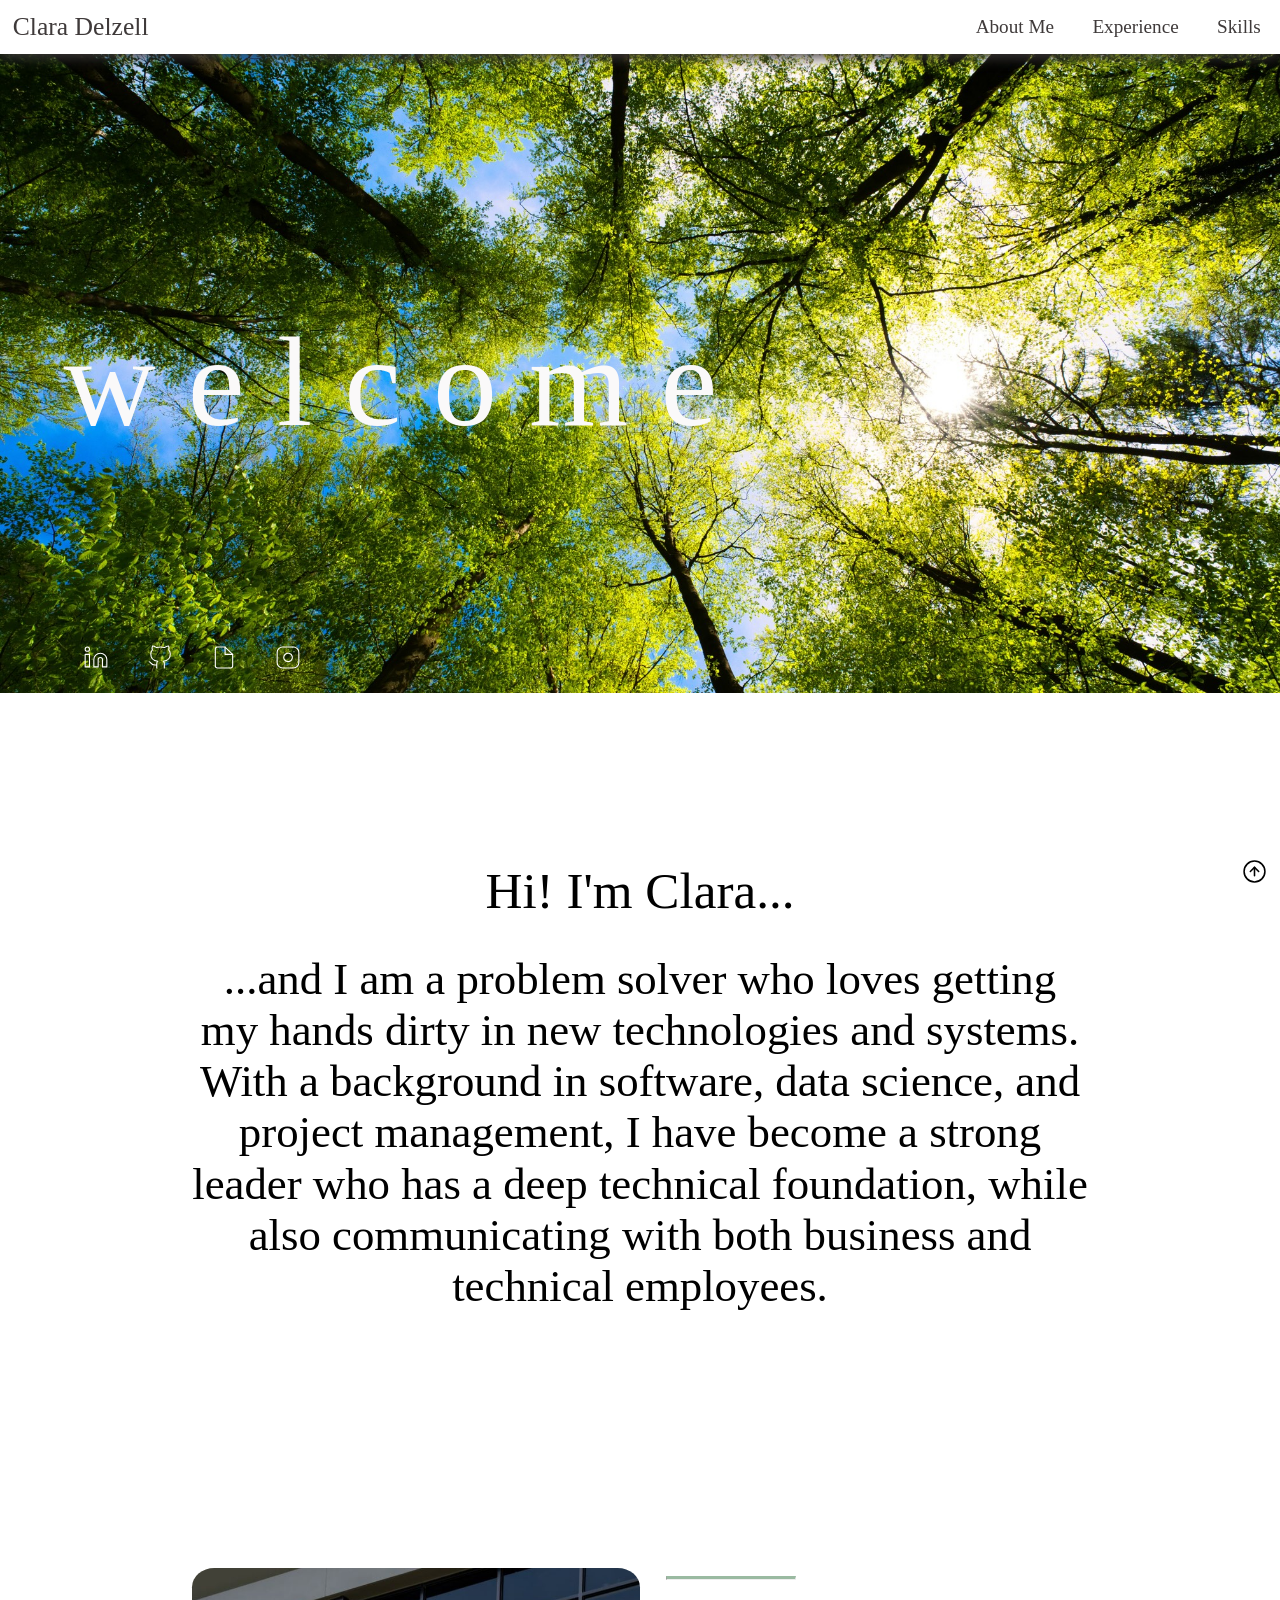
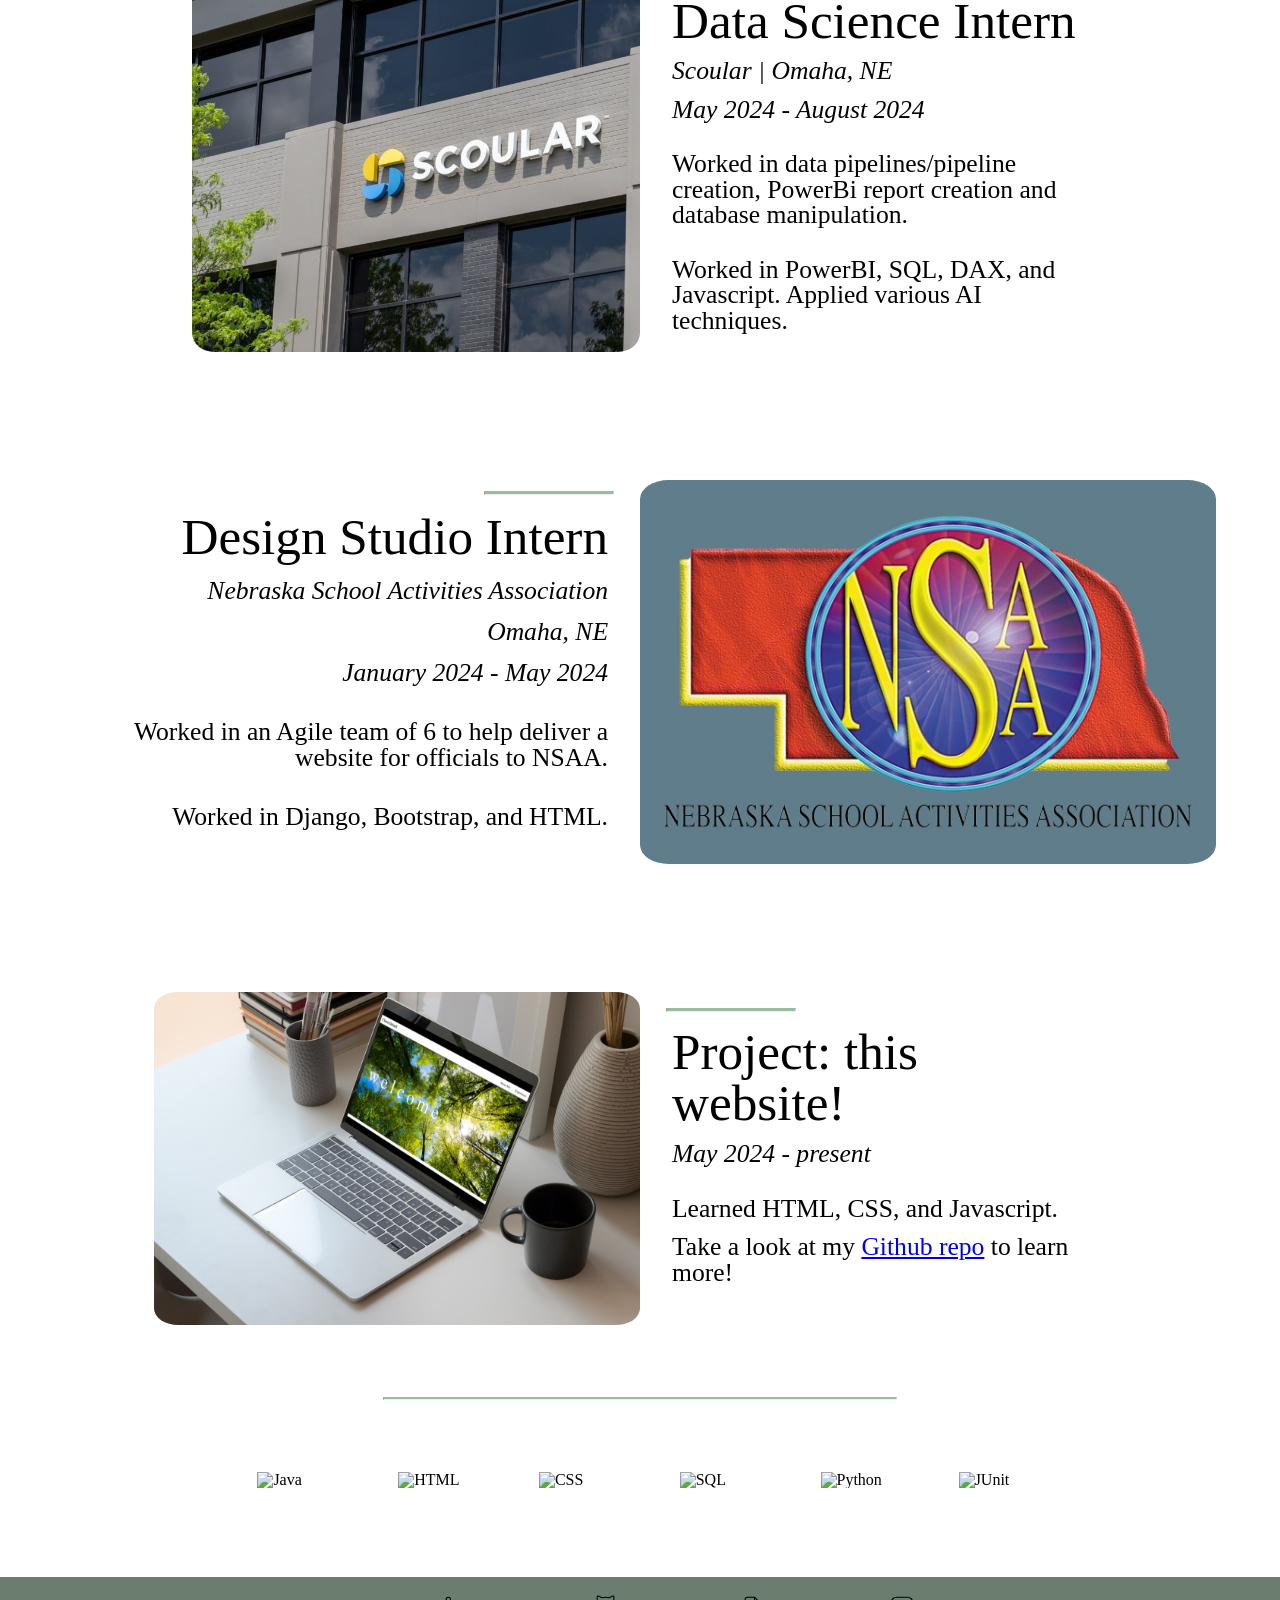
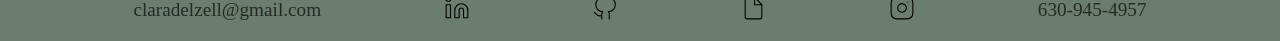
==== commit 83bebc0d: "new font and blurb" ====
--- a/index.html
+++ b/index.html
@@ -78,7 +78,7 @@
                 Hi! I'm Clara...
             </h1>
             <h2>
-                ...and I am learning how to apply <i class="cs">computer science</i> and <i class="cs">statistics</i> to make real-world impacts. 
+                ...and I am a problem solver who loves getting my hands dirty in new technologies and systems. With a background in software, data science, and project management, I have become a strong leader who has a deep technical foundation, while also communicating with both business and technical employees.
             </h2>
         </div>
         <div class="lowerMargin"></div>
@@ -191,7 +191,7 @@
                     <h4>May 2024 - present</h4>
                     <br>
                     <p>Learned HTML, CSS, and Javascript.</p>
-                    <p>Take a look at my Github repo to learn more!</p>
+                    <p>Take a look at my <a href = "https://github.com/cdelzell/cdelzell.github.io">Github repo</a> to learn more!</p>
                 </div>
             </div>
             <!-- <div class="singleExp">
